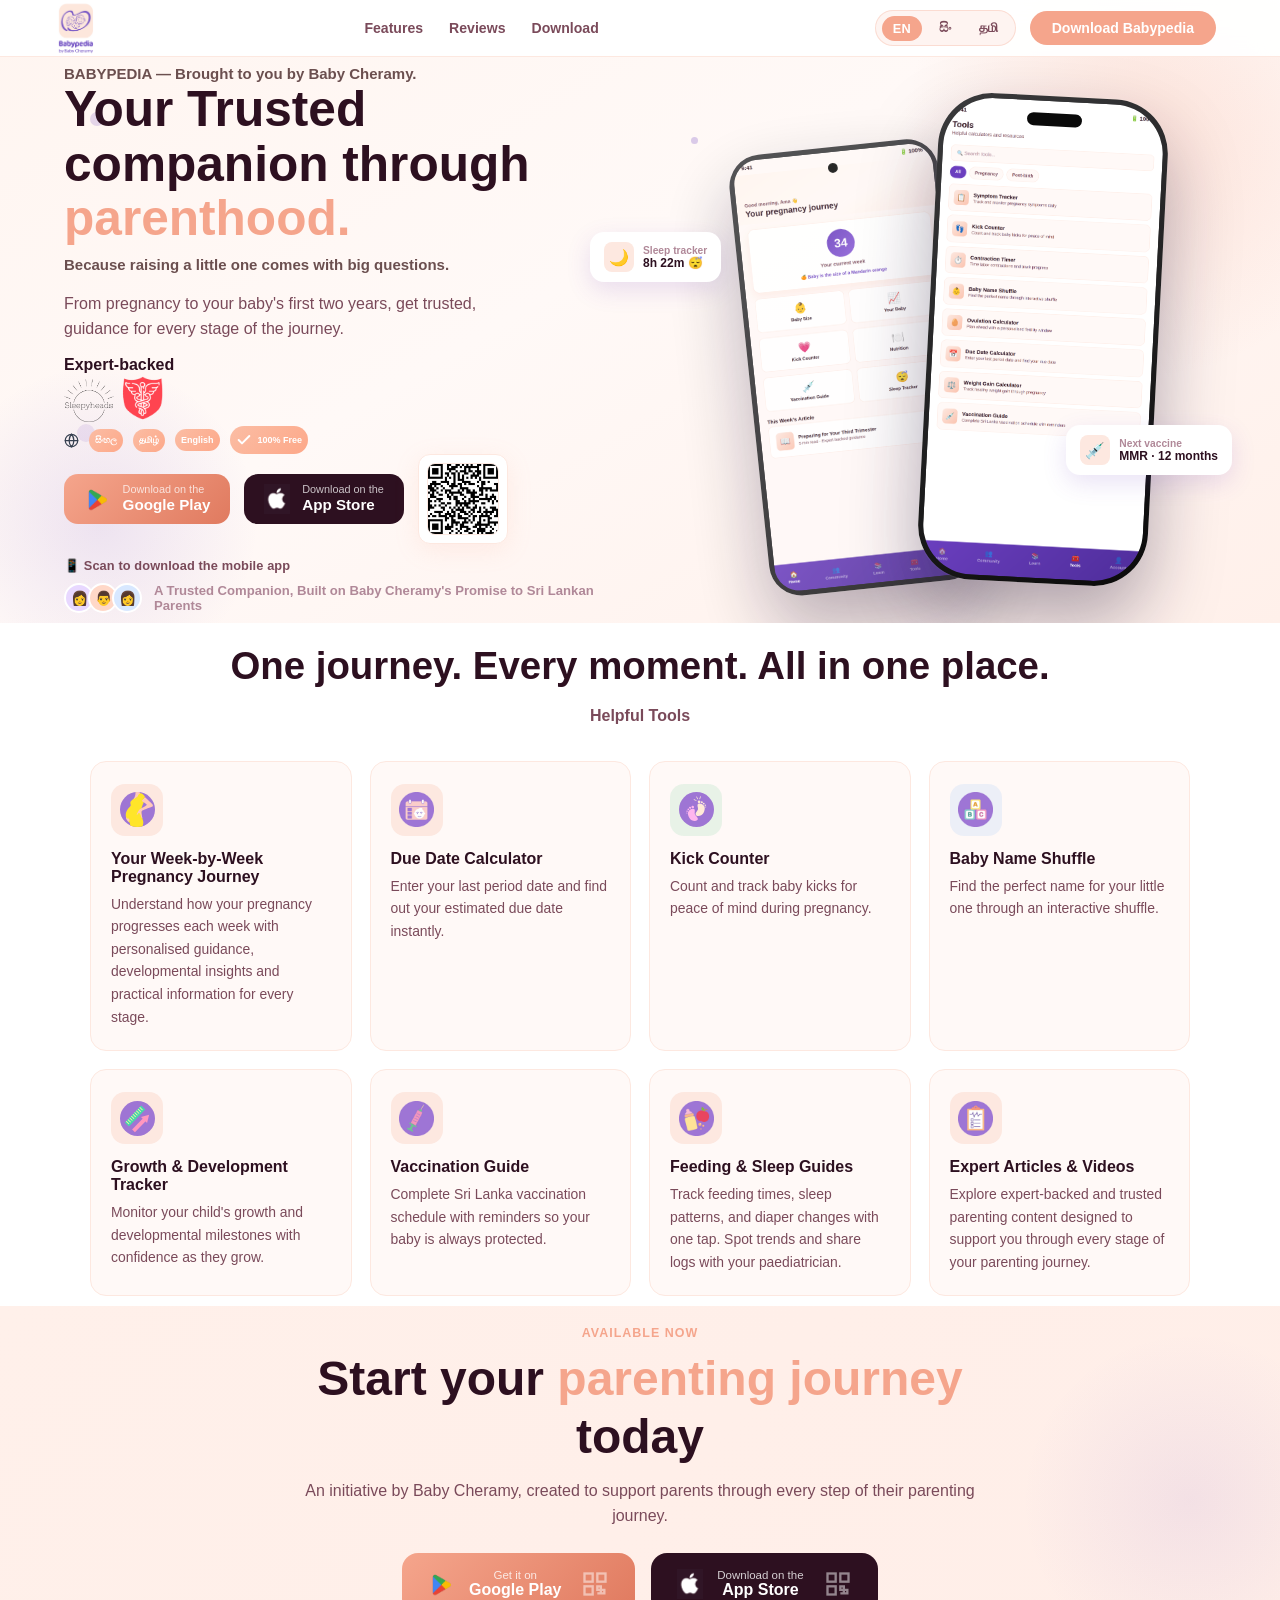
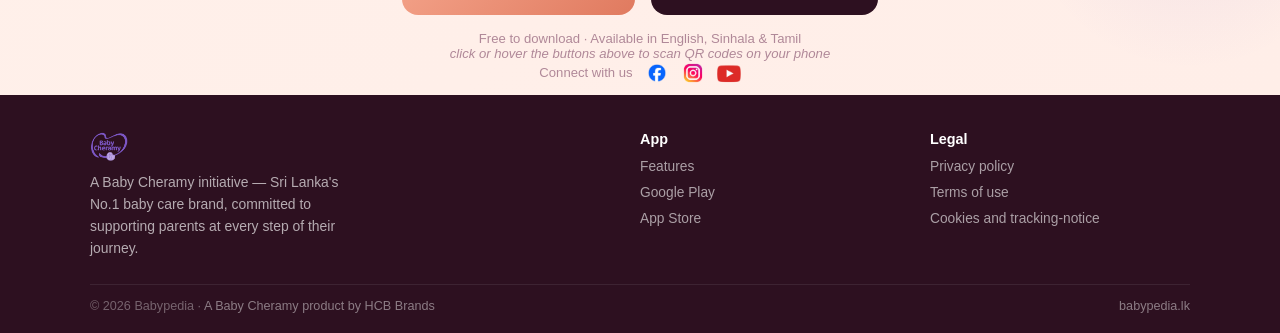
==== index.html @ e84963fa "Add files via upload" ====
<!DOCTYPE html>
<html lang="en">
<head>
    <meta charset="UTF-8">
    <meta name="viewport" content="width=device-width, initial-scale=1.0">
    <title>Babypedia – Your Trusted Baby Companion App</title>
    <link rel="StyleSheet" href="css/style.css">
    <!-- Section 1 (Hero) – phone layout fixes only -->
    <script>
      (function () {
        function setNavH() {
          var n = document.querySelector('nav');
          if (n) document.documentElement.style.setProperty('--nav-h', n.offsetHeight + 'px');
        }
        window.addEventListener('DOMContentLoaded', setNavH);
        window.addEventListener('load', setNavH);
        window.addEventListener('resize', setNavH);
      })();
    </script>
</head>
<body>
    <!-- NAV -->
<nav>
  <a href="/" class="nav-logo">
    <img src="Images/Babypedia Logo.png" width="auto" height="25px" style="transform: scale(1.5);">
  </a>
  <div class="nav-links">
    <a href="#features"><span data-en>Features</span><span data-si>විශේෂාංග</span><span data-ta>அம்சங்கள்</span></a>
    <!--<a href="#tools"><span data-en>Tools</span><span data-si>මෙවලම්</span><span data-ta>கருவிகள்</span></a>-->
    <a href="#reviews"><span data-en>Reviews</span><span data-si>සමාලෝචන</span><span data-ta>மதிப்புரைகள்</span></a>
    <a href="#download"><span data-en>Download</span><span data-si>බාගත කරන්න</span><span data-ta>பதிவிறக்கம்</span></a>
  </div>
  <div class="nav-right">
    <div class="lang-switcher">
      <button class="lang-btn active" onclick="setLang('en')">EN</button>
      <button class="lang-btn" onclick="setLang('si')">සිං</button>
      <button class="lang-btn" onclick="setLang('ta')">தமி</button>
    </div>
    <a href="#download" class="nav-cta">
      <span data-en>Download Babypedia</span><span data-si>Babypedia බාගත කරන්න</span><span data-ta>Babypedia வினை பதிவிறக்க</span>
    </a>
  </div>
</nav>

<!-- HERO -->
<section class="hero">
  <div class="fdot"></div><div class="fdot"></div><div class="fdot"></div>
  <div class="fdot"></div><div class="fdot"></div>
  <div class="hero-inner">
    <div class="hero-content">
      <!--<div class="hero-tag"><img src="Images/Baby Cheramy Logo.jpg" width="25px" height="25px"> <span data-en>By Baby Cheramy</span><span data-si>Baby Cheramy විසින්</span><span data-ta>Baby Cheramy ஆல்</span></div>-->

      <!--<h1 class="hero-headline">
        <span data-en>Everything you need for your parenting journey, in one trusted <em>app.</em></span>
        <span data-si>ඔබගේ මව්පිය ගමනට අවශ්‍ය සියල්ල, <em>එක් විශ්වාසනීය APP එකක.</em></span>
        <span data-ta>உங்கள் குழந்தைக்கு தேவையானவை,<em>ஒரே Appல்.</em></span>
      </h1>-->

      <div style="color: #6b4f4f; font-size: 15px;">
        <span data-en><b>BABYPEDIA — Brought to you by Baby Cheramy.</b></span>
        <span data-si><b>BabyPedia - බේබි ශෙරමි වෙතින්.</b></span>
        <span data-ta><b>BABYPEDIA — Brought to you by Baby Cheramy.</b></span>
      </div>

      <div>
        <h1 class="hero-headline">
        <span data-en>Your Trusted companion through <em>parenthood.</em></span>
        <span data-si>දෙමාපිය ගමනේ ඔබේ <em>විශ්‍වාසවන්ත සහකරු.</em></span>
        <span data-ta>உங்கள் குழந்தைக்கு தேவையானவை,<em>ஒரே Appல்.</em></span>
        </h1>
      </div>

      <div style="color: #6b4f4f; font-size: 15px;">
        <span data-en><b>Because raising a little one comes with big questions.</b></span>
        <span data-si><b>පුංචි ජීවිතයක් රැකබලා ගන්නකොට, ප්‍රශ්‍න ගොඩක් එන නිසා.</b></span>
        <span data-ta><b>Because raising a little one comes with big questions.</b></span>
      </div>
      <br>

      <div>
        <p class="hero-sub">
        <span data-en>From pregnancy to your baby's first two years, get trusted, guidance for every stage of the journey.</span>
        <span data-si>ගර්භණී සමයේ සිට පැටියාගේ පළමු වසර දෙක දක්වාම සෑම පියවරකදීම ඔබට විශ්‍වාසවන්ත මග පෙන්වීමක්.</span>
        <span data-ta>கர்ப்பகாலம் முதல் குழந்தையின் முதல் அடிகள் வரை, ஒவ்வொரு தருணத்திலும் உங்களுக்கு துணையாக இருக்கும் நம்பகமான தோழன்,  வளர்ச்சி கண்காணிப்பு பற்றிய  நிபுணர்— அனைத்தும் ஒரே இடத்தில்.</span>
        </p>
      </div>

      <div>
        <p>
          <span data-en><b>Expert-backed</b></span>
          <span data-si><b>විශේෂඥයන්ගේ දැනුම හා මඟපෙන්වීම යටතේ නිර්මාණය කර ඇත</b></span>
          <span data-ta><b>Expert-backed</b></span>
        </p>
        <img src="Images/Sleepyheads - black.png" width="50px" height="auto">
        <img src="Images/LOGO only.png" width="50px" height="auto">
      </div>
      <div class="avail">
        <svg width="15" height="15" viewBox="0 0 24 24" fill="none" stroke="#374151" stroke-width="2" stroke-linecap="round"><circle cx="12" cy="12" r="10"/><path d="M2 12h20M12 2a15 15 0 0 1 0 20M12 2a15 15 0 0 0 0 20"/></svg>
        <span class="lang-pill si">සිංහල</span>
        <span class="lang-pill ta">தமிழ்</span>
        <span class="lang-pill">English</span>
        <span class="free">
        <svg width="16" height="16" viewBox="0 0 24 24" fill="none" stroke="currentColor" stroke-width="3" stroke-linecap="round" stroke-linejoin="round"><path d="M20 6 9 17l-5-5"/></svg>100% Free
        </span>
      </div>

      <div class="store-buttons" style="display:flex; align-items:center">
        <a href="https://play.google.com/store" target="_blank" rel="noopener" class="store-btn google-btn" style="height: 50px;">
          <img src="Images/Google Play.png" alt="Google Play" class="store-icon">
          <div class="store-btn-label">
            <small><span data-en>Download on the</span><span data-si>බාගත කරන්න</span><span data-ta>பெறுக</span></small>
            <strong>Google Play</strong>
          </div>
        </a>
        <a href="https://apps.apple.com" target="_blank" rel="noopener" class="store-btn apple-btn" style="height: 50px;">
          <img src="Images/App Store.png" alt="App Store" height="30px" width="auto" class="apple-icon">
          <div class="store-btn-label">
            <small><span data-en>Download on the</span><span data-si>බාගත කරන්න</span><span data-ta>பதிவிறக்கம்</span></small>
            <strong>App Store</strong>
          </div>
        </a>
        <div class="hero-qr-card hero-qr-card-single">
          <div class="hero-qr-col">
            <div class="hero-qr-wrap">
              <img src="Images/QR.png" alt="Babypedia App QR Code" width="70" height="70"/>
            </div>
          </div>
        </div>
      </div>

      <div class="hero-qr-block">
        <!--<div class="hero-qr-card hero-qr-card-single">
          <div class="hero-qr-col">
            <div class="hero-qr-wrap">
              <img src="Images/QR.png" alt="Babypedia App QR Code" width="70" height="70"/>
            </div>
          </div>
        </div>-->
        <p class="hero-qr-label">
          <span data-en>📱 Scan to download the mobile app</span>
          <span data-si>📱 App එක බාගත කිරීමට ස්කෑන් කරන්න</span>
          <span data-ta>📱 ஆப்பை பதிவிறக்க ஸ்கேன் செய்யுங்கள்</span>
        </p>
      </div>

      <div class="hero-trust">
        <div class="trust-faces">
          <div class="tf tf1">👩</div><div class="tf tf2">👨</div><div class="tf tf3">👩</div>
        </div>
        <span data-en>A Trusted Companion, Built on Baby Cheramy's Promise to Sri Lankan Parents</span>
        <span data-si>දහස් ගණනක් ශ්‍රී ලාංකික දෙමාපියන්ගේ විශ්වාසය</span>
        <span data-ta>ஆயிரக்கணக்கான இலங்கை பெற்றோரின் நம்பகமான தேர்வு</span>
      </div>
    </div>

    <!-- Dual phone mockups with real screenshots -->
    <div class="hero-visual">
      <div class="float-badge fb-left">
        <div class="fb-icon fbi-p">🌙</div>
        <div>
          <div style="font-size:0.64rem;color:var(--light-txt)"><span data-en>Sleep tracker</span><span data-si>නිද්‍රා ලේඛකය</span><span data-ta>தூக்க கண்காணிப்பு</span></div>
          <div>8h 22m 😴</div>
        </div>
      </div>
      <div class="phones-wrap">
        <div class="phone-device phone-back phone-samsung">
          <div class="phone-screen">
            <img src="Images/samsung-screenshot-sample.png">
          </div>
        </div>
        <div class="phone-device phone-front phone-iphone">
          <div class="phone-screen">
            <img src="Images/iphone-screenshot-sample.png">
          </div>
        </div>
      </div>
      <div class="float-badge fb-right">
        <div class="fb-icon fbi-o">💉</div>
        <div>
          <div style="font-size:0.64rem;color:var(--light-txt)"><span data-en>Next vaccine</span><span data-si>ඊළඟ එන්නත</span><span data-ta>அடுத்த தடுப்பூசி</span></div>
          <div>MMR · 12 <span data-en>months</span><span data-si>මාස</span><span data-ta>மாதங்கள்</span></div>
        </div>
      </div>
    </div>
  </div>
</section>

<!-- FEATURES -->
<section class="features" id="features">
    <h2 class="section-title">
    <span data-en>One journey. Every moment. All in one place.</span>
    <span data-si>ඔබේ දෙමව්පිය ගමනේ සෑම පියවරකදීම අප ඔබ ළඟයි.</span>
    <span data-ta>உங்கள் பயணத்தின் ஒவ்வொரு கட்டத்திற்கும் உருவாக்கப்பட்டது</span>
  </h2>
  <p class="section-sub"><b>
    <span data-en>Helpful Tools</span>
    <span data-si>ප්‍රයෝජනවත් මෙවලම්</span>
    <span data-ta>Helpful Tools</span></b>
  </p>
  <div class="features-grid">
    <div class="feature-card">
      <div class="feature-icon fi-p"><img src="Images/Pregnancy.svg" alt="Your Week-by-Week Pregnancy Journey Icon" width="35px"></div>
      <div class="feature-title"><span data-en>Your Week-by-Week Pregnancy Journey</span><span data-si>සතියෙන් සතියට ඔබේ ගර්භණී ගමන</span><span data-ta>வாரந்தோறும் கர்ப்ப வழிகாட்டல்</span></div>
      <p class="feature-desc"><span data-en>Understand how your pregnancy progresses each week with personalised guidance, developmental insights and practical information for every stage.</span><span data-si>ගර්භණීභාවයේ සෑම සතියකම සිදුවන වෙනස්කම්, දරුවාගේ වර්ධනය සහ ඔබට අවශ්‍ය ප්‍රායෝගික තොරතුරු පුද්ගලීකරණය කළ මගපෙන්වීමක් සමඟින් දැනගන්න.</span><span data-ta>கருத்தரிப்பிலிருந்து குழந்தையின் வளர்ச்சியை கண்காணியுங்கள் — தினசரி நுண்ணறிவு, அறிகுறி வழிகாட்டல் மற்றும் ஒவ்வொரு பரிசோதனையிலும் என்ன எதிர்பார்க்கலாம் என்று தெரிந்துகொள்ளுங்கள்.</span></p>
    </div>
    <div class="feature-card">
      <div class="feature-icon fi-o"><img src="Images/Due_Date_Calculator.png" alt="Due Date Calculator Icon" width="35px"></div>
      <div class="feature-title"><span data-en>Due Date Calculator</span><span data-si>අපේක්ෂිත උපත් දිනය ගණනය කිරීම</span><span data-ta>வளர்ச்சி மற்றும் மைல்கல் கண்காணிப்பு</span></div>
      <p class="feature-desc"><span data-en>Enter your last period date and find out your estimated due date instantly.</span><span data-si>ඔබගේ අවසන් ඔසප් දිනය සටහන් කර, දරුවාගේ අපේක්ෂිත උපත් දිනය ඉක්මනින් දැනගන්න.</span><span data-ta>உயரம், எடை மற்றும் வளர்ச்சி மைல்கற்களை பதிவு செய்யுங்கள். WHO தரநிலைகளுடன் குழந்தையின் வளர்ச்சி வளைவை காட்சிப்படுத்துங்கள்.</span></p>
    </div>
    <div class="feature-card">
      <div class="feature-icon fi-g"><img src="Images/Kick Counter.svg" alt="Kick Counter Icon" width="35px"></div>
      <div class="feature-title"><span data-en>Kick Counter</span><span data-si>කික් ගණකය</span><span data-ta>தடுப்பூசி அட்டவணை</span></div>
      <p class="feature-desc"><span data-en>Count and track baby kicks for peace of mind during pregnancy.</span><span data-si>ගර්භණී සමයේදී දරුවාගේ චලනයන් (කික්) ගණන් කර සටහන් තබාගෙන මනසේ සැහැල්ලුව ලබාගන්න.</span><span data-ta>எந்த தடுப்பூசியும் தவறவிடாதீர்கள். இலங்கையின் தேசிய தடுப்பூசி திட்டத்தின் அடிப்படையில் தனிப்பயனாக்கப்பட்ட நினைவூட்டல்கள் உங்கள் குழந்தையை பாதுகாக்கும்.</span></p>
    </div>
    <div class="feature-card">
      <div class="feature-icon fi-b"><img src="Images/Baby_Name_Shuffle.png" alt="Baby Name Shuffle Icon" width="35px"></div>
      <div class="feature-title"><span data-en>Baby Name Shuffle</span><span data-si>දරුවාගේ නම තෝරන්න</span><span data-ta>உணவூட்டல் மற்றும் தூக்க பதிவுகள்</span></div>
      <p class="feature-desc"><span data-en>Find the perfect name for your little one through an interactive shuffle.</span><span data-si>විවිධ නාම අතරින් තෝරා බලමින් ඔබේ දරුවාට සුදුසුම නම සොයාගන්න.</span><span data-ta>ஒரே தட்டலில் உணவூட்டல் நேரங்கள், தூக்க முறைகள் மற்றும் டயப்பர் மாற்றங்களை கண்காணியுங்கள்.</span></p>
    </div>
    <div class="feature-card">
      <div class="feature-icon fi-p"><img src="Images/Measurement.svg" alt="Growth & Development Tracker Icon" width="35px"></div>
      <div class="feature-title"><span data-en>Growth & Development Tracker</span><span data-si>වර්ධන හා සංවර්ධන නිරීක්ෂකය</span><span data-ta>நிபுணர் கட்டுரைகள் மற்றும் வீடியோக்கள்</span></div>
      <p class="feature-desc"><span data-en>Monitor your child's growth and developmental milestones with confidence as they grow.</span><span data-si>ඔබේ දරුවාගේ වර්ධනය සහ සංවර්ධන සන්ධිස්ථාන විශ්වාසයෙන් නිරීක්ෂණය කරන්න.</span><span data-ta>சான்றளிக்கப்பட்ட குழந்தை நல நிபுணர்களின் வழங்கல் — சிங்களம், தமிழ் மற்றும் ஆங்கிலத்தில்.</span></p>
    </div>
    <div class="feature-card">
      <div class="feature-icon fi-o"><img src="Images/Vaccination_Guide.png" alt="Vaccination Guide Icon" width="35px"></div>
      <div class="feature-title"><span data-en>Vaccination Guide</span><span data-si>එන්නත්කරණ මාර්ගෝපදේශය</span><span data-ta>பெற்றோர் சமூகம்</span></div>
      <p class="feature-desc"><span data-en>Complete Sri Lanka vaccination schedule with reminders so your baby is always protected.</span><span data-si>ඔබේ දරුවා සෑම විටම ආරක්ෂිතව සිටින බව තහවුරු කිරීමට, මතක් කිරීම් සමග ශ්‍රී ලංකාවේ සම්පූර්ණ එන්නත්කරණ කාලසටහන ලබාගන්න.</span><span data-ta>மற்ற இலங்கை பெற்றோருடன் இணையுங்கள், அனுபவங்களை பகிருங்கள், கேள்விகள் கேளுங்கள்.</span></p>
    </div>
    <div class="feature-card">
      <div class="feature-icon fi-o"><img src="Images/Feeding_Guide.png" alt="Feeding & Sleep Guides Icon" width="35px"></div>
      <div class="feature-title"><span data-en>Feeding & Sleep Guides</span><span data-si>පෝෂණ හා නින්ද නිරීක්ෂණය</span><span data-ta>பெற்றோர் சமூகம்</span></div>
      <p class="feature-desc"><span data-en>Track feeding times, sleep patterns, and diaper changes with one tap. Spot trends and share logs with your paediatrician.</span><span data-si>දරුවාට ආහාර ලබාදුන් වේලාවන්, නින්දේ රටාවන් සහ ඩයපර් මාරු කිරීම් සටහන් කොට ප්‍රවණතා හඳුනාගෙන වාර්තා ඔබගේ ළමා රෝග විශේෂඥ වෛද්‍යවරයා සමග  බෙදාගන්න.</span><span data-ta>உணவுக்காலம், தூக்கப் பழக்கவழக்கம் மற்றும் டைப்பர் மாற்றங்களை பின்தொடருங்கள். பழக்கவழக்கங்களில் போக்குகளை கண்டறிந்து,  மருத்துவருடன் தகவல்களை பகிருங்கள்.</span></p>
    </div>
    <div class="feature-card">
      <div class="feature-icon fi-o"><img src="Images/Expert Articles & Videos.png" alt="Expert Articles & Videos Icon" width="35px"></div>
      <div class="feature-title"><span data-en>Expert Articles & Videos</span><span data-si>විශේෂඥ ලිපි හා වීඩියෝ</span><span data-ta>பெற்றோர் சமூகம்</span></div>
      <p class="feature-desc"><span data-en>Explore expert-backed and trusted parenting content designed to support you through every stage of your parenting journey.</span><span data-si>ඔබේ මව්පිය ගමන වඩාත් පහසු කරගැනීමට විශේෂඥයන් විසින් සකසන ලද විශ්වාසදායක ලිපි හා වීඩියෝ ගවේෂණය කරන්න.</span><span data-ta>உங்கள் பெற்றோராகும் பயணத்தின் ஒவ்வொரு கட்டத்திலும் உங்களுக்கு ஆதரவு அளிக்க உருவாக்கப்பட்ட, நம்பகத்தன்மையுடைய நிபுணர்களால் உருவாகப்பட்ட உள்ளடக்கங்களை கண்டு அறியுங்கள்.</span></p>
    </div>
  </div>
</section>

<!-- TOOLS -->
<!--<section class="tools-section" id="tools">
  <div class="tools-inner">
    <p class="section-label"><span data-en>Built-in tools</span><span data-si>ඇතුළත් මෙවලම්</span><span data-ta>உள்ளமைக்கப்பட்ட கருவிகள்</span></p>
    <h2 class="section-title">
      <span data-en>Helpful calculators &amp; trackers</span>
      <span data-si>ප්‍රයෝජනවත් ගණකය සහ ලේඛකය</span>
      <span data-ta>பயனுள்ள கணிப்பான்கள் மற்றும் கண்காணிப்பு</span>
    </h2>
    <p class="section-sub">
      <span data-en>Everything you need at your fingertips — from tracking pregnancy symptoms to planning your baby's vaccination schedule.</span>
      <span data-si>ගර්භණී රෝග ලක්ෂණ නිරීක්ෂණය කිරීමේ සිට දරුවාගේ එන්නත් කාලසටහන සැලසුම් කිරීම දක්වා — ඔබේ ඇඟිලි තුඩෙහි.</span>
      <span data-ta>கர்ப்ப அறிகுறிகளை கண்காணிப்பது முதல் குழந்தையின் தடுப்பூசி திட்டத்தை திட்டமிடுவது வரை — எல்லாம் உங்கள் கைவிரல் நுனியில்.</span>
    </p>
    <div class="tools-grid">

      <div class="tool-card">
        <div class="tool-icon ti-1">🩺</div>
        <div class="tool-body">
          <div class="tool-title"><span data-en>Symptom Tracker</span><span data-si>රෝග ලක්ෂණ ලේඛකය</span><span data-ta>அறிகுறி கண்காணிப்பு</span></div>
          <p class="tool-desc"><span data-en>Track and monitor pregnancy symptoms daily to share with your doctor.</span><span data-si>ඔබේ වෛද්‍යවරයා සමඟ බෙදා ගැනීමට ගර්භණී රෝග ලක්ෂණ දිනපතා නිරීක්ෂණය කරන්න.</span><span data-ta>உங்கள் மருத்துவருடன் பகிர கர்ப்ப அறிகுறிகளை தினசரி கண்காணியுங்கள்.</span></p>
        </div>
        <div class="tool-tag pregnancy-tag"><span data-en>Pregnancy</span><span data-si>ගර්භණී</span><span data-ta>கர்ப்பம்</span></div>
      </div>

      <div class="tool-card">
        <div class="tool-icon ti-2">👣</div>
        <div class="tool-body">
          <div class="tool-title"><span data-en>Kick Counter</span><span data-si>කික් ගණකය</span><span data-ta>கிக் கவுண்டர்</span></div>
          <p class="tool-desc"><span data-en>Count and track baby kicks for peace of mind during pregnancy.</span><span data-si>ගර්භණී කාලයේ මනස සාමය සඳහා දරු ලොකු ගණනය කරන්න.</span><span data-ta>கர்ப்பகாலத்தில் மன அமைதிக்காக குழந்தையின் கிக்குகளை எண்ணி கண்காணியுங்கள்.</span></p>
        </div>
        <div class="tool-tag pregnancy-tag"><span data-en>Pregnancy</span><span data-si>ගර්භණී</span><span data-ta>கர்ப்பம்</span></div>
      </div>

      <div class="tool-card">
        <div class="tool-icon ti-3">⏱️</div>
        <div class="tool-body">
          <div class="tool-title"><span data-en>Contraction Timer</span><span data-si>හැකිළීම් කාල මනින්නා</span><span data-ta>சுருக்க டைமர்</span></div>
          <p class="tool-desc"><span data-en>Time labor contractions and track their frequency and duration.</span><span data-si>ශ්‍රමය හැකිළීම් කාල මවා ඒවායේ සංඛ්‍යාතය සහ කාලසීමාව නිරීක්ෂණය කරන්න.</span><span data-ta>பிரசவ சுருக்கங்களை நேரமிட்டு அவற்றின் அதிர்வெண் மற்றும் காலத்தை கண்காணியுங்கள்.</span></p>
        </div>
        <div class="tool-tag pregnancy-tag"><span data-en>Pregnancy</span><span data-si>ගර්භණී</span><span data-ta>கர்ப்பம்</span></div>
      </div>

      <div class="tool-card">
        <div class="tool-icon ti-4">🔤</div>
        <div class="tool-body">
          <div class="tool-title"><span data-en>Baby Name Shuffle</span><span data-si>ළදරු නාමය ගනිති</span><span data-ta>குழந்தை பெயர் ஷஃபிள்</span></div>
          <p class="tool-desc"><span data-en>Find the perfect name for your little one through an interactive shuffle.</span><span data-si>අන්තර්ක්‍රියාකාරී ගනිතියක් හරහා ඔබේ කුඩා දරුවාට සුදුසු නාමය සොයා ගන්න.</span><span data-ta>ஊடாடும் ஷஃபிள் மூலம் உங்கள் குழந்தைக்கான சரியான பெயரை கண்டுபிடியுங்கள்.</span></p>
        </div>
        <div class="tool-tag baby-tag"><span data-en>Baby</span><span data-si>ළදරු</span><span data-ta>குழந்தை</span></div>
      </div>

      <div class="tool-card">
        <div class="tool-icon ti-5">📅</div>
        <div class="tool-body">
          <div class="tool-title"><span data-en>Ovulation Calculator</span><span data-si>ඩිම්බෝත්සාරණ ගණකය</span><span data-ta>அண்டவிடுப்பு கணக்கீடு</span></div>
          <p class="tool-desc"><span data-en>Calculate your most fertile days and plan your pregnancy journey.</span><span data-si>ඔබේ වඩාත්ම ශක්‍ය දිනයන් ගණනය කර ඔබේ ගර්භණී ගමන සැලසුම් කරන්න.</span><span data-ta>உங்கள் மிகவும் கருவுறும் நாட்களை கணக்கிட்டு கர்ப்ப பயணத்தை திட்டமிடுங்கள்.</span></p>
        </div>
        <div class="tool-tag planning-tag"><span data-en>Planning</span><span data-si>සැලසුම්</span><span data-ta>திட்டமிடல்</span></div>
      </div>

      <div class="tool-card">
        <div class="tool-icon ti-6">🗓️</div>
        <div class="tool-body">
          <div class="tool-title"><span data-en>Due Date Calculator</span><span data-si>නියමිත දිනය ගණකය</span><span data-ta>பிரசவ தேதி கணக்கீடு</span></div>
          <p class="tool-desc"><span data-en>Enter your last period date and find out your estimated due date instantly.</span><span data-si>ඔබේ අවසාන ඔසප් දිනය ඇතුළු කර ඔබේ ගණිත නියමිත දිනය වහාම සොයා ගන්න.</span><span data-ta>உங்கள் கடைசி மாதவிடாய் தேதியை உள்ளிட்டு உங்கள் எதிர்பார்க்கப்படும் தேதியை உடனடியாக கண்டுபிடியுங்கள்.</span></p>
        </div>
        <div class="tool-tag planning-tag"><span data-en>Planning</span><span data-si>සැලසුම්</span><span data-ta>திட்டமிடல்</span></div>
      </div>

      <div class="tool-card">
        <div class="tool-icon ti-7">⚖️</div>
        <div class="tool-body">
          <div class="tool-title"><span data-en>Weight Gain Calculator</span><span data-si>බර වැඩිවීමේ ගණකය</span><span data-ta>எடை அதிகரிப்பு கணக்கீடு</span></div>
          <p class="tool-desc"><span data-en>Track healthy pregnancy weight gain based on your pre-pregnancy BMI.</span><span data-si>ගර්භණීත්වයට පෙර ඔබේ BMI මත පදනම්ව සෞඛ්‍ය සම්පන්න ගර්භණී බර වැඩිවීම නිරීක්ෂණය කරන්න.</span><span data-ta>கர்ப்பத்திற்கு முந்தைய உங்கள் BMI அடிப்படையில் ஆரோக்கியமான கர்ப்ப எடை அதிகரிப்பை கண்காணியுங்கள்.</span></p>
        </div>
        <div class="tool-tag pregnancy-tag"><span data-en>Pregnancy</span><span data-si>ගර්භණී</span><span data-ta>கர்ப்பம்</span></div>
      </div>

      <div class="tool-card">
        <div class="tool-icon ti-8">💉</div>
        <div class="tool-body">
          <div class="tool-title"><span data-en>Vaccination Guide</span><span data-si>එන්නත් මාර්ගෝපදේශය</span><span data-ta>தடுப்பூசி வழிகாட்டி</span></div>
          <p class="tool-desc"><span data-en>Complete Sri Lanka vaccination schedule with reminders so your baby is always protected.</span><span data-si>ඔබේ දරුවා සැමවිටම ආරක්ෂිත බව සහතික කිරීම සඳහා මතක් කිරීම් සහිත සම්පූර්ණ ශ්‍රී ලංකා එන්නත් කාලසටහන.</span><span data-ta>உங்கள் குழந்தை எப்போதும் பாதுகாக்கப்படுவதை உறுதிசெய்ய நினைவூட்டல்களுடன் கூடிய முழுமையான இலங்கை தடுப்பூசி அட்டவணை.</span></p>
        </div>
        <div class="tool-tag baby-tag"><span data-en>Baby</span><span data-si>ළදරු</span><span data-ta>குழந்தை</span></div>
      </div>

    </div>
  </div>
</section>-->

<!-- REVIEWS -->
<!--<section class="reviews" id="reviews">
  <div class="reviews-inner">
    <p class="section-label"><span data-en>What parents say</span><span data-si>දෙමාපියන් කියන්නේ කුමක්ද</span><span data-ta>பெற்றோர் கூறுவது</span></p>
    <h2 class="section-title">
      <span data-en>Loved by families across Sri Lanka</span>
      <span data-si>ශ්‍රී ලංකාව පුරා සිටින පවුල් වලින් ආදරය දිනාගෙන ඇති සේවාවක්</span>
      <span data-ta>இலங்கை முழுவதும் குடும்பங்களால் அன்பு செய்யப்படுகிறது</span>
    </h2>
    <p class="section-sub">
      <span data-en>Real reviews from real parents on both stores. Replace these with your latest top-rated reviews.</span>
      <span data-si>App Store සහ Google Play හරහා සැබෑ දෙමාපියන්ගෙන් ලැබුණු ඉහළම ප්‍රතිචාර.</span>
      <span data-ta>இரண்டு ஸ்டோர்களிலும் உண்மையான பெற்றோரின் உண்மையான மதிப்புரைகள்.</span>
    </p>
    <div class="reviews-columns">-->

      <!-- GOOGLE PLAY -->
      <!--<div class="reviews-store">
        <div class="reviews-store-header">
          <div class="store-badge sb-google">
            <img src="Images/Google Play.png" alt="Google Play" class="badge-icon">
            Google Play
          </div>
          <div class="rating-wrap">
            <span class="rating-num">4.8</span>
            <span class="rating-stars">★★★★★</span>
            <span class="rating-count">(2.4k)</span>
          </div>
        </div>
        <div class="review-card">
          <div class="review-top">
            <div class="review-author"><div class="r-avatar ra1">P</div><div><div class="r-name">Priya Bandara</div><div class="r-date">May 2026</div></div></div>
            <div class="r-stars">★★★★★</div>
          </div>
          <div class="r-title"><span data-en>My pregnancy lifesaver!</span><span data-si>මගේ ගර්භණී කාලයේ ජීවිතය බේරූ app!</span><span data-ta>என் கர்ப்பகாலத்தின் உயிர் காப்பாவது!</span></div>
          <p class="r-body"><span data-en>I've been using Babypedia since week 6 and I can't imagine going through pregnancy without it. The weekly updates are so detailed and the vaccine tracker is incredibly helpful.</span><span data-si>සතිය 6 සිට Babypedia භාවිතා කරමි. සතිපතා යාවත්කාලීන කිරීම් ඉතා විස්තරාත්මකයි.</span><span data-ta>6வது வாரம் முதல் Babypedia பயன்படுத்துகிறேன். வாராந்த பதிவுகள் மற்றும் தடுப்பூசி பற்றிய தகவல்கள் மிகவும் நன்மை தந்தன.</span></p>
        </div>
        <div class="review-card">
          <div class="review-top">
            <div class="review-author"><div class="r-avatar ra2">K</div><div><div class="r-name">Kasun Perera</div><div class="r-date">April 2026</div></div></div>
            <div class="r-stars">★★★★★</div>
          </div>
          <div class="r-title"><span data-en>Best parenting app in Sri Lanka</span><span data-si>ශ්‍රී ලංකාවේ හොඳම දෙමාපිය app</span><span data-ta>இலங்கையில் சிறந்த பெற்றோர் ஆப்</span></div>
          <p class="r-body"><span data-en>As a first-time dad I had so many questions. Babypedia answered all of them. The content is in Sinhala too which makes it so much easier.</span><span data-si>පළමු වතාවට පියෙකු ලෙස ප්‍රශ්න රාශියක් තිබුණා. Babypedia ඒ සියල්ලට පිළිතුරු දුන්නා. සිංහලෙනුත් තිබීම ඉතා ප්‍රයෝජනවත්.</span><span data-ta>முதல்முறை தந்தையாக நிறைய கேள்விகள் இருந்தன. Babypedia அனைத்திற்கும் பதில் சொன்னது.</span></p>
        </div>
        <div class="review-card">
          <div class="review-top">
            <div class="review-author"><div class="r-avatar ra3">N</div><div><div class="r-name">Nimesha Fernando</div><div class="r-date">March 2026</div></div></div>
            <div class="r-stars">★★★★☆</div>
          </div>
          <div class="r-title"><span data-en>Very useful, clean design</span><span data-si>ඉතා ප්‍රයෝජනවත්, පිරිසිදු නිර්මාණය</span><span data-ta>மிகவும் பயனுள்ளது, தரமான வடிவமைப்பு</span></div>
          <p class="r-body"><span data-en>The growth tracker and milestone logs are excellent. Most complete baby app I've found for Sri Lankan parents.</span><span data-si>වර්ධන ලේඛකය සහ සන්ධිස්ථාන ලේඛන විශිෂ්ටයි. ශ්‍රී ලාංකික දෙමාපියන් සඳහා හොඳම app.</span><span data-ta>வளர்ச்சி கண்காணிப்புகண்காணிப்புக்கு உதவியது. இலங்கை பெற்றோருக்கான மிகவும் சிறந்த App.</span></p>
        </div>
      </div>-->

      <!-- APP STORE -->
      <!--<div class="reviews-store">
        <div class="reviews-store-header">
          <div class="store-badge sb-apple">
            <img src="Images/App Store.png" alt="App Store" height="25px" width="auto" class="apple-icon">
            App Store
          </div>
          <div class="rating-wrap">
            <span class="rating-num">4.9</span>
            <span class="rating-stars">★★★★★</span>
            <span class="rating-count">(1.1k)</span>
          </div>
        </div>
        <div class="review-card">
          <div class="review-top">
            <div class="review-author"><div class="r-avatar ra4">A</div><div><div class="r-name">Amaya Wijesinghe</div><div class="r-date">May 2026</div></div></div>
            <div class="r-stars">★★★★★</div>
          </div>
          <div class="r-title"><span data-en>Finally a local app that understands us</span><span data-si>අවසානයේදී අපව තේරුම් ගන්නා දේශීය app</span><span data-ta>இறுதியாக நம்மை புரிந்துகொள்ளும் உள்ளூர் ஆப்</span></div>
          <p class="r-body"><span data-en>So happy to have an app tailored for Sri Lankan parents. The vaccination schedule matches our local health programme perfectly.</span><span data-si>ශ්‍රී ලාංකික දෙමාපියන් සඳහා සකස් කළ app එකක් ලැබීම සතුටක්. එන්නත් කාලසටහන දේශීය වැඩසටහනට හරියටම ගලපෙනවා.</span><span data-ta>இலங்கை பெற்றோருக்காக வடிவமைக்கப்பட்ட ஆப் கிடைத்தது மகிழ்ச்சி. தடுப்பூசி அட்டவணை உள்ளூர் திட்டத்துடன் சரியாக பொருந்துகிறது.</span></p>
        </div>
        <div class="review-card">
          <div class="review-top">
            <div class="review-author"><div class="r-avatar ra5">D</div><div><div class="r-name">Dinuka Rajapaksa</div><div class="r-date">April 2026</div></div></div>
            <div class="r-stars">★★★★★</div>
          </div>
          <div class="r-title"><span data-en>Beautiful app, easy to use</span><span data-si>ලස්සන app, භාවිතා කිරීමට පහසුයි</span><span data-ta>அழகான ஆப், பயன்படுத்த எளிதானது</span></div>
          <p class="r-body"><span data-en>The feeding and sleep tracker is a game changer. My paediatrician was impressed when I showed her the growth charts!</span><span data-si>පෝෂණ සහ නිද්‍රා ලේඛකය ක්‍රීඩා වෙනස් කරන්නෙකි. මගේ ළමා රෝග විශේෂඥ වෛද්‍යවරිය වර්ධන ප්‍රස්ථාර දැක ආශ්චර්ය ගෙන ලිහිල් කළේය!</span><span data-ta>உணவூட்டல் மற்றும் தூக்க கண்காணிப்பு ஒரு பெரிய மாற்றம். என் குழந்தை நல மருத்துவர் வளர்ச்சி விளக்கப்படங்களை பார்த்து ஆச்சரியப்பட்டார்!</span></p>
        </div>
        <div class="review-card">
          <div class="review-top">
            <div class="review-author"><div class="r-avatar ra6">S</div><div><div class="r-name">Sanduni Herath</div><div class="r-date">February 2026</div></div></div>
            <div class="r-stars">★★★★★</div>
          </div>
          <div class="r-title"><span data-en>Trusted the Baby Cheramy brand already</span><span data-si>Baby Cheramy නාමය කලෙකට විශ්වාස කළා</span><span data-ta>Baby Cheramy பிராண்டை ஏற்கனவே நம்புகிறேன்</span></div>
          <p class="r-body"><span data-en>We use Baby Cheramy products for our little one so downloading Babypedia was a natural step. The community section is wonderful!</span><span data-si>අපේ දරුවාට Baby Cheramy නිෂ්පාදන භාවිතා කරනවා, Babypedia බාගත කිරීම ස්වාභාවික පියවරක්. ප්‍රජා කොටස විශ්මිතයි!</span><span data-ta>எங்கள் குழந்தைக்கு Baby Cheramy தயாரிப்புகளை பயன்படுத்துகிறோம், Babypedia பதிவிறக்கம் செய்வது அடுத்த படியாக இருந்தது. சமூக தொடர்புக்களுக்கு சிறந்தது.</span></p>
        </div>
      </div>
    </div>
  </div>
</section>-->

<!-- DOWNLOAD -->
<section class="download" id="download">
  <div class="download-inner">
    <p class="section-label"><span data-en>Available now</span><span data-si>දැන් ලබා ගත හැකිය</span><span data-ta>இப்போது கிடைக்கிறது</span></p>
    <h2 class="download-title">
      <span data-en>Start your <em>parenting journey</em> today</span>
      <span data-si>ඔබේ <em>දෙමව්පිය ගමන</em> අදම ආරම්භ කරන්න</span>
      <span data-ta>இன்றே உங்கள் <em>சின்னஞ்சிறிய</em> கதையை தொடங்குங்கள்</span>
    </h2>
    <p class="download-sub">
      <span data-en> An initiative by Baby Cheramy, created to support parents through every step of their parenting journey.</span>
      <span data-si> දෙමව්පිය ගමනේ සෑම අදියරකදීම ඔබට අවශ්‍ය විශ්‍වාසනීය මගපෙන්වීම ලබාදීම සඳහා Baby Cheramy වෙතින් ලැබෙන අත්වැලක්.</span>
      <span data-ta>Android மற்றும் iOS இல் Babypedia இலவசமாக பதிவிறக்கம் செய்யுங்கள். Baby Cheramy ஐ நம்பும் ஆயிரக்கணக்கான இலங்கை பெற்றோருடன் இணையுங்கள்.</span>
    </p>
    <div class="download-buttons">

      <!-- Google Play + QR -->
      <div class="dl-btn-wrap">
        <a href="https://play.google.com/store" target="_blank" rel="noopener" class="dl-btn db-google">
          <img src="Images/Google Play.png" alt="Google Play" class="store-icon">
          <div class="dl-btn-text">
            <small><span data-en>Get it on</span><span data-si>ලබා ගන්න</span><span data-ta>பெறுக</span></small>
            <strong>Google Play</strong>
          </div>
          <span class="qr-hint">
            <svg width="14" height="14" viewBox="0 0 24 24" fill="none" stroke="rgba(255,255,255,0.7)" stroke-width="2"><rect x="3" y="3" width="7" height="7"/><rect x="14" y="3" width="7" height="7"/><rect x="3" y="14" width="7" height="7"/><path d="M14 14h3v3h-3zM17 17h3v3h-3zM14 20h3"/></svg>
          </span>
        </a>
        <div class="qr-popup">
          <div class="qr-popup-label"><span data-en>Scan to download</span><span data-si>බාගත කිරීමට ස්කෑන් කරන්න</span><span data-ta>பதிவிறக்க ஸ்கேன் செய்யுங்கள்</span></div>
          <div class="qr-box">
            <img src="https://api.qrserver.com/v1/create-qr-code/?size=140x140&color=2D1020&bgcolor=ffffff&qzone=1&data=https://play.google.com/store/apps/details?id=com.babypedia" alt="Google Play QR Code" width="140" height="140"/>
          </div>
          <div class="qr-store-label">
            <img src="Images/Google Play.png" alt="Google Play" class="store-icon">
            Google Play
          </div>
        </div>
      </div>

      <!-- App Store + QR -->
      <div class="dl-btn-wrap">
        <a href="https://apps.apple.com" target="_blank" rel="noopener" class="dl-btn db-apple">
          <img src="Images/App Store.png" alt="App Store" height="30px" width="auto" class="apple-icon">
          <div class="dl-btn-text">
            <small><span data-en>Download on the</span><span data-si>බාගත කරන්න</span><span data-ta>பதிவிறக்கம்</span></small>
            <strong>App Store</strong>
          </div>
          <span class="qr-hint">
            <svg width="14" height="14" viewBox="0 0 24 24" fill="none" stroke="rgba(255,255,255,0.7)" stroke-width="2"><rect x="3" y="3" width="7" height="7"/><rect x="14" y="3" width="7" height="7"/><rect x="3" y="14" width="7" height="7"/><path d="M14 14h3v3h-3zM17 17h3v3h-3zM14 20h3"/></svg>
          </span>
        </a>
        <div class="qr-popup">
          <div class="qr-popup-label"><span data-en>Scan to download</span><span data-si>බාගත කිරීමට ස්කෑන් කරන්න</span><span data-ta>பதிவிறக்க ஸ்கேன் செய்யுங்கள்</span></div>
          <div class="qr-box">
            <img src="https://api.qrserver.com/v1/create-qr-code/?size=140x140&color=2D1020&bgcolor=ffffff&qzone=1&data=https://apps.apple.com/app/babypedia" alt="App Store QR Code" width="140" height="140"/>
          </div>
          <div class="qr-store-label">
            <img src="Images/Apple_logo_black.svg"  height="20" width="auto">
            App Store
          </div>
        </div>
      </div>

    </div>
    <p class="dl-note">
      <span data-en>Free to download · Available in English, Sinhala &amp; Tamil <span class="qr-desktop-hint"><br>click or hover the buttons above to scan QR codes on your phone</span></span>
      <span data-si>නොමිලේ බාගත කිරීමට · ඉංග්‍රීසි, සිංහල සහ දෙමළ භාෂාවලින් ලබා ගත හැකිය</span>
      <span data-ta>இலவசமாக பதிவிறக்கலாம். ஆங்கிலம், சிங்களம் மற்றும் தமிழில் கிடைக்கிறது</span>
    </p>
  </div>

  <!--Social Media-->
  <div class="social-links" style="display:flex; align-items:center; justify-content:center; flex-wrap:wrap; gap:12px; width:100%; margin:0 auto; text-align:center;">
    <p class="dl-note">
      <span data-en>Connect with us</span>
      <span data-si>අප සමඟ සම්බන්ධ වන්න</span>
      <span data-ta>எங்களுடன் இணைந்திருங்கள்</span>
    </p>
    <a href="https://www.facebook.com/share/1HuomFkbY5/" target="_blank" rel="noopener noreferrer" aria-label="Facebook">
      <img src="Images/Facebook.png" width="24px" height="24px">
    </a>

    <a href="https://www.instagram.com/babycheramy.sl?stkn=MWVwdTVkbHA1aXU3cQ==" target="_blank" rel="noopener noreferrer" aria-label="Instagram">
      <img src="Images/instagrame.png" width="24px" height="24px">
    </a>

    <a href="https://www.youtube.com/@babycheramytv" target="_blank" rel="noopener noreferrer" aria-label="YouTube">
      <img src="Images/Youtube.png" width="24px" height="24px">
    </a>
</div>
</section>

<!-- FOOTER -->
<footer>
  <div class="footer-inner">
    <div>
      <div class="footer-logo">
        <img src="Images/Baby Cheramy Logo - without background.png" alt="Baby Cheramy">
      </div>
      <p class="footer-desc">
        <span data-en>A Baby Cheramy initiative — Sri Lanka's No.1 baby care brand, committed to supporting parents at every step of their journey.</span>
        <span data-si>Baby Cheramy මුලපිරීමක් — ශ්‍රී ලංකාවේ අංක 1 ළදරු සත්කාර නාමය, ඔවුන්ගේ ගමනේ සෑම පියවරකදීම දෙමාපියන් සහාය කිරීමට කැපවී සිටී.</span>
        <span data-ta>Baby Cheramy முயற்சி — இலங்கையின் 1 ஆவது குழந்தை பராமரிப்பு பிராண்டு, பெற்றோரை ஒவ்வொரு படியிலும் ஆதரிக்க அர்ப்பணிக்கப்பட்டது.</span>
      </p>
    </div>
    <div class="footer-col">
      <div class="footer-col-title"><span data-en>App</span><span data-si>App</span><span data-ta>ஆப்</span></div>
      <ul>
        <li><a href="#features"><span data-en>Features</span><span data-si>විශේෂාංග</span><span data-ta>அம்சங்கள்</span></a></li>
        <li><a href="https://play.google.com/store" target="_blank">Google Play</a></li>
        <li><a href="https://apps.apple.com" target="_blank">App Store</a></li>
      </ul>
    </div>
    <div class="footer-col">
      <div class="footer-col-title"><span data-en>Legal</span><span data-si>නීතිමය</span><span data-ta>சட்டம்</span></div>
      <ul>
        <li><a id="privacyLink" href="en/privacy-policy.html"><span data-en>Privacy policy</span><span data-si>පෞද්ගලිකත්ව ප්‍රතිපත්තිය</span><span data-ta>தனியுரிமை கொள்கை</span></a></li>
        <li><a id="termsLink" href="en/terms-of-use.html"><span data-en>Terms of use</span><span data-si>සේවා නියම</span><span data-ta>சேவை விதிமுறைகள்</span></a></li>
        <li><a id="cookiesLink" href="en/cookies-and-tracking-notice.html"><span data-en>Cookies and tracking-notice</span><span data-si>Cookie ප්‍රතිපත්තිය</span><span data-ta>குக்கீ கொள்கை</span></a></li>
      </ul>
    </div>
  </div>
  <div class="footer-bottom">
    <span>© 2026 Babypedia · <a href="https://www.babycheramy.lk" target="_blank">A Baby Cheramy product by HCB Brands</a></span>
    <span><a href="https://www.babypedia.lk" target="_blank">babypedia.lk</a></span>
  </div>
</footer>

<script src="js/script.js"></script>

</body>
</html>
---- css/style.css ----
*,*::before,*::after{box-sizing:border-box;margin:0;padding:0}

    :root{
      --primary:   #F5A58C;
      --primary-d: #E07A5F;
      --primary-l: #FDE8E0;
      --primary-m: #F8C4B4;
      --secondary: #6B3FBF;
      --sec-d:     #4E2D9A;
      --sec-l:     #FDE8E0;
      --sec-m:     #8B5FD8;
      --white:     #FFFFFF;
      --off-white: #FFF9F7;
      --dark:      #2D1020;
      --mid:       #7A4A5A;
      --light-txt: #B08898;
      --radius:    16px;
    }

    html{scroll-behavior:smooth}
    body{font-family:'Nunito',sans-serif;background:var(--off-white);color:var(--dark);overflow-x:hidden}

    /* ─── LANGUAGE SWITCHER ─────────────────────────── */
    .lang-switcher{
      display:flex;align-items:center;gap:6px;
      background:rgba(245,165,140,0.12);border:1.5px solid rgba(245,165,140,0.3);
      border-radius:50px;padding:4px 6px;
    }
    .lang-btn{
      border:none;background:transparent;cursor:pointer;
      padding:5px 11px;border-radius:50px;
      font-family:'Nunito',sans-serif;font-size:0.8rem;font-weight:700;
      color:var(--mid);transition:all .2s;
    }
    .lang-btn.active{background:var(--primary);color:#fff}
    .lang-btn:hover:not(.active){background:var(--primary-l);color:var(--primary-d)}

    /* i18n — hide non-active language strings */
    [data-en],[data-si],[data-ta]{display:none}
    [data-lang="en"] [data-en]{display:inherit}
    [data-lang="si"] [data-si]{display:inherit}
    [data-lang="ta"] [data-ta]{display:inherit}
    /* inline spans */
    span[data-en],span[data-si],span[data-ta]{display:none}
    [data-lang="en"] span[data-en]{display:inline}
    [data-lang="si"] span[data-si]{display:inline}
    [data-lang="ta"] span[data-ta]{display:inline}

    /* ─── NAV ───────────────────────────────────────── */
    nav{
      position:fixed;top:0;left:0;right:0;z-index:100;
      background:rgba(255,255,255,0.94);backdrop-filter:blur(14px);
      border-bottom:1.5px solid var(--primary-l);
      display:flex;align-items:center;justify-content:space-between;
      padding:10px 5%;
    }
    .nav-logo{display:flex;align-items:center;gap:10px;text-decoration:none}
    .nav-logo img{height:35px;width:auto}
    .nav-links{display:flex;gap:26px}
    .nav-links a{color:var(--mid);text-decoration:none;font-weight:700;font-size:0.88rem;transition:color .2s}
    .nav-links a:hover{color:var(--primary)}
    .nav-right{display:flex;align-items:center;gap:14px}
    .nav-cta{
      background:var(--primary);color:#fff;border:none;border-radius:50px;
      padding:9px 22px;font-family:'Nunito',sans-serif;font-weight:700;font-size:0.88rem;
      cursor:pointer;text-decoration:none;transition:background .2s,transform .15s;white-space:nowrap;
    }
    .nav-cta:hover{background:var(--primary-d);transform:translateY(-1px)}

    /* ─── HERO ──────────────────────────────────────── */
    .hero{
      display:flex;align-items:center;
      padding:65px 5% 10px;
      background:linear-gradient(150deg,#fff5f0 0%,#fff9f7 45%,#fff0ea 100%);
      position:relative;overflow:hidden;
    }
    .hero::before{
      content:'';position:absolute;top:-100px;right:-100px;
      width:480px;height:480px;border-radius:50%;
      background:radial-gradient(circle,rgba(245,165,140,0.25) 0%,transparent 70%);
      pointer-events:none;
    }
    .hero::after{
      content:'';position:absolute;bottom:-60px;left:-60px;
      width:320px;height:320px;border-radius:50%;
      background:radial-gradient(circle,rgba(107,63,191,0.12) 0%,transparent 70%);
      pointer-events:none;
    }

    /* floating dots */
    .fdot{position:absolute;border-radius:50%;animation:fdot 7s ease-in-out infinite;pointer-events:none}
    .fdot:nth-child(1){width:14px;height:14px;background:rgba(107,63,191,0.18);top:18%;left:7%;animation-delay:0s}
    .fdot:nth-child(2){width:9px;height:9px;background:rgba(245,165,140,0.4);top:32%;left:86%;animation-delay:1.8s}
    .fdot:nth-child(3){width:18px;height:18px;background:rgba(107,63,191,0.1);top:68%;left:6%;animation-delay:3.2s}
    .fdot:nth-child(4){width:11px;height:11px;background:rgba(245,165,140,0.3);top:78%;left:78%;animation-delay:2.1s}
    .fdot:nth-child(5){width:7px;height:7px;background:rgba(107,63,191,0.25);top:22%;left:54%;animation-delay:4s}
    @keyframes fdot{0%,100%{transform:translateY(0) scale(1)}50%{transform:translateY(-16px) scale(1.1)}}

    .hero-inner{
      display:grid;grid-template-columns:1fr 1fr;
      align-items:center;gap:40px;max-width:1200px;margin:0 auto;width:100%;
      position:relative;z-index:1;
    }

    .hero-tag{
      display:inline-flex;align-items:center;gap:7px;
      background:rgba(107,63,191,0.1);border:1px solid rgba(107,63,191,0.2);
      color:var(--primary);border-radius:50px;padding:6px 14px;
      font-size:0.8rem;font-weight:700;letter-spacing:0.5px;
      text-transform:uppercase;margin-bottom:14px;
    }
    h1.hero-headline{
      font-size:clamp(2.2rem,4.5vw,3.1rem);
      line-height:1.1;color:var(--dark);margin-bottom:10px;font-weight:800;
    }
    h1.hero-headline em{color:var(--primary);font-style:normal}
    .hero-sub{
      font-size:1rem;line-height:1.6;color:var(--mid);
      max-width:440px;margin-bottom:14px;
    }

    .store-buttons{display:flex;gap:14px;flex-wrap:wrap;margin-bottom:14px}
    .store-btn{
      display:flex;align-items:center;gap:12px;
      background:var(--dark);color:#fff;text-decoration:none;
      border-radius:14px;padding:12px 20px;
      transition:transform .2s,box-shadow .2s;
    }
    .store-btn:hover{transform:translateY(-3px);box-shadow:0 12px 28px rgba(30,16,53,0.25)}
    .store-btn.google-btn{background:linear-gradient(135deg,var(--primary),var(--primary-d))}
    .store-btn.apple-btn{background:var(--dark)}
    .store-btn svg,.store-btn img{flex-shrink:0}
    .store-btn-label small{font-size:0.68rem;opacity:0.75;display:block;line-height:1}
    .store-btn-label strong{font-size:0.95rem;line-height:1.3}

    /* ─── BRAND LOGOS ───────────────────────────────── */
    /* fixed height + auto width preserves each logo's real aspect ratio
       instead of forcing every icon into the same square box */
    .store-icon{height:26px;width:auto;object-fit:contain;flex-shrink:0}
    .badge-icon{height:18px;width:auto;object-fit:contain;flex-shrink:0}
    /* the Apple mark ships as a white glyph on a black square; screen-blending
       it onto the already-dark pill/badge behind it makes the black square
       disappear, leaving just the white glyph */
    .apple-icon{mix-blend-mode:screen}

    .hero-trust{display:flex;align-items:center;gap:12px;font-size:0.82rem;color:var(--light-txt);font-weight:600}
    .trust-faces{display:flex}
    .tf{
      width:30px;height:30px;border-radius:50%;border:2px solid #fff;
      display:flex;align-items:center;justify-content:center;font-size:14px;
    }
    .tf:not(:first-child){margin-left:-6px}
    .tf1{background:#E8D8FF}.tf2{background:#FFD8C8}.tf3{background:#D8E8FF}

    /* ─── HERO QR BLOCK ──────────────────────────────── */
    .hero-qr-block{margin-bottom:10px}
    .hero-qr-card{
      display:inline-flex;align-items:center;gap:0;
      background:#fff;border-radius:12px;
      border:1.5px solid var(--primary-l);
      box-shadow:0 6px 24px rgba(245,165,140,0.15);
      padding:8px;
    }
    .hero-qr-col{display:flex;flex-direction:column;align-items:center;gap:8px}
    .hero-qr-wrap{
      border-radius:8px;overflow:hidden;
      border:1.5px solid var(--primary-l);
      line-height:0;
    }
    .hero-qr-wrap img{display:block}
    .hero-qr-store-name{
      display:flex;align-items:center;gap:4px;
      font-size:0.72rem;font-weight:800;color:var(--dark);
    }
    .hero-qr-divider{
      width:1px;height:100px;
      background:linear-gradient(to bottom,transparent,var(--primary-l),transparent);
      flex-shrink:0;
    }
    .hero-qr-label{
      font-size:0.8rem;font-weight:700;color:var(--mid);
      margin-top:10px;letter-spacing:0.1px;
    }
    /* Only show on desktop — hide on mobile/touch */
    @media(max-width:900px){.hero-qr-block{display:none}}
    @media(hover:none) and (pointer:coarse){.hero-qr-block{display:none}}

    /* ─── PHONE MOCKUPS ─────────────────────────────── */
    .hero-visual{display:flex;justify-content:center;align-items:center;position:relative}
    .phones-wrap{position:relative;display:flex;align-items:flex-end;gap:-20px}

    .phone-device{
      border-radius:40px;
      background:linear-gradient(145deg,#2a1a4e,#1a0e35);
      padding:9px;
      box-shadow:0 36px 72px rgba(30,16,53,0.35),0 0 0 1px rgba(255,255,255,0.07);
    }
    .phone-device.phone-back{
      width:210px;transform:rotate(-6deg) translateX(30px) translateY(10px);
      opacity:0.88;
      animation:bob2 6s ease-in-out infinite;
    }
    .phone-device.phone-front{
      width:230px;transform:rotate(3deg);
      animation:bob1 5s ease-in-out infinite;
      z-index:2;position:relative;
    }
    @keyframes bob1{0%,100%{transform:rotate(3deg) translateY(0)}50%{transform:rotate(3deg) translateY(-14px)}}
    @keyframes bob2{0%,100%{transform:rotate(-6deg) translateX(30px) translateY(10px)}50%{transform:rotate(-6deg) translateX(30px) translateY(-4px)}}

    .phone-screen{
      border-radius:32px;overflow:hidden;
      background:#fff;
      position:relative; /* anchors the camera-cutout pseudo-elements below */
      aspect-ratio:9/19.5; /* fixes the frame's shape so it no longer resizes
        to match whatever screenshot is dropped in — any image now gets
        cropped to fill it instead */
    }
    .phone-screen img{width:100%;height:100%;object-fit:cover;display:block}

    /* ─── DEVICE MOCKUP STYLING (CSS-only, no product photos) ──────
       Each frame is styled with its device's signature camera detail
       instead of a real product photo, since Apple/Samsung marketing
       images are copyrighted and can't be redistributed here. */

    /* iPhone 17 — black frame + centered Dynamic Island */
    .phone-device.phone-iphone{
      background:linear-gradient(145deg,#3a3a3c,#0a0a0a);
      border-radius:54px;
      padding: 5px;
    }
    .phone-device.phone-iphone .phone-screen{border-radius:50px}
    .phone-device.phone-iphone .phone-screen::before{
      content:'';position:absolute;
      top:12px;left:50%;transform:translateX(-50%);
      width:25%;height:13px;background:#0a0a0a;
      border-radius:20px;z-index:5;
    }

    /* Samsung Galaxy S24 — graphite frame, tighter corners + punch-hole camera */
    .phone-device.phone-samsung{
      background:linear-gradient(145deg,#3d3d40,#1b1b1d);
      border-radius:32px;
      padding: 5px;
    }
    .phone-device.phone-samsung .phone-screen{border-radius:25px}
    .phone-device.phone-samsung .phone-screen::before{
      content:'';position:absolute;
      top:11px;left:50%;transform:translateX(-50%);
      width:10px;height:10px;background:#0a0a0a;
      border:1.5px solid rgba(255,255,255,0.08);
      border-radius:50%;z-index:5;
    }

    .float-badge{
      position:absolute;background:#fff;border-radius:14px;
      box-shadow:0 8px 24px rgba(107,63,191,0.15);
      padding:10px 14px;display:flex;align-items:center;gap:9px;
      font-size:0.75rem;font-weight:700;color:var(--dark);white-space:nowrap;
      /* keep the badge above the phone mockups (z-index:2) — without this,
         the Sinhala/Tamil labels (wider than the English text) get partly
         tucked behind the phone image */
      z-index:4;
    }
    .fb-left{left:-70px;top:28%;animation:bob1 5s ease-in-out infinite 0.8s}
    /* was right:-70px, which pushed this badge past the viewport edge (and got
       clipped by body{overflow-x:hidden}) on common laptop widths like
       1280–1440px — pulled it back in so "Next vaccine" stays fully visible */
    .fb-right{right:-16px;bottom:22%;animation:bob2 6s ease-in-out infinite 2s}
    .fb-icon{
      width:30px;height:30px;border-radius:8px;
      display:flex;align-items:center;justify-content:center;font-size:16px;
    }
    .fbi-p{background:var(--primary-l)}
    .fbi-o{background:var(--sec-l)}

    /* ─── SECTION SHARED ────────────────────────────── */
    .section-label{
      text-align:center;font-size:0.78rem;font-weight:700;letter-spacing:1px;
      text-transform:uppercase;color:var(--primary);margin-bottom:10px;
    }
    .section-title{
      font-size:clamp(1.8rem,3vw,2.5rem);font-weight:800;
      text-align:center;color:var(--dark);margin-bottom:14px;line-height:1.2;
    }
    .section-sub{
      text-align:center;color:var(--mid);font-size:1rem;max-width:520px;
      margin:0 auto 32px;line-height:1.6;
    }

    /* ─── FEATURES ──────────────────────────────────── */
    .features{padding:20px 5% 10px;background:#fff}
    .features-grid{
      display:grid;grid-template-columns:repeat(auto-fit,minmax(240px,1fr));
      gap:18px;max-width:1100px;margin:0 auto;
    }
    .feature-card{
      background:var(--off-white);border:1.5px solid var(--primary-l);
      border-radius:var(--radius);padding:22px 20px;
      transition:transform .25s,box-shadow .25s,border-color .25s;
    }
    .feature-card:hover{
      transform:translateY(-5px);
      box-shadow:0 16px 40px rgba(245,165,140,0.2);border-color:var(--primary);
    }
    .feature-icon{
      width:52px;height:52px;border-radius:14px;
      display:flex;align-items:center;justify-content:center;
      font-size:24px;margin-bottom:14px;
    }
    .fi-p{background:var(--primary-l)}
    .fi-o{background:var(--sec-l)}
    .fi-g{background:rgba(100,200,140,0.15)}
    .fi-b{background:rgba(100,160,240,0.12)}
    .feature-title{font-size:1rem;font-weight:800;color:var(--dark);margin-bottom:7px}
    .feature-desc{font-size:0.87rem;color:var(--mid);line-height:1.62}


    /* ─── TOOLS ─────────────────────────────────────── */
    .tools-section{padding:90px 5%;background:#fff}
    .tools-inner{max-width:1100px;margin:0 auto}
    .tools-grid{
      display:grid;grid-template-columns:repeat(auto-fit,minmax(240px,1fr));
      gap:18px;margin-top:0;
    }
    .tool-card{
      background:var(--off-white);border:1.5px solid var(--primary-l);
      border-radius:var(--radius);padding:22px 20px;
      display:flex;flex-direction:column;gap:10px;
      transition:transform .22s,box-shadow .22s,border-color .22s;
      position:relative;
    }
    .tool-card:hover{
      transform:translateY(-5px);
      box-shadow:0 14px 36px rgba(245,165,140,0.22);
      border-color:var(--primary);
    }
    .tool-icon{
      width:50px;height:50px;border-radius:14px;
      display:flex;align-items:center;justify-content:center;font-size:24px;
    }
    .ti-1{background:linear-gradient(135deg,#FDE8E0,#FBC4B0)}
    .ti-2{background:linear-gradient(135deg,#FDE8E0,#FBC4B0)}
    .ti-3{background:linear-gradient(135deg,#FDE8E0,#FBC4B0)}
    .ti-4{background:linear-gradient(135deg,var(--sec-l),#D8CCFF)}
    .ti-5{background:linear-gradient(135deg,#FDE8E0,#FBC4B0)}
    .ti-6{background:linear-gradient(135deg,#FDE8E0,#FBC4B0)}
    .ti-7{background:linear-gradient(135deg,var(--sec-l),#D8CCFF)}
    .ti-8{background:linear-gradient(135deg,#FDE8E0,#FBC4B0)}
    .tool-body{flex:1}
    .tool-title{font-size:0.98rem;font-weight:800;color:var(--dark);margin-bottom:6px}
    .tool-desc{font-size:0.85rem;color:var(--mid);line-height:1.6}
    .tool-tag{
      display:inline-flex;align-self:flex-start;
      padding:3px 10px;border-radius:50px;
      font-size:0.72rem;font-weight:700;letter-spacing:0.3px;
    }
    .pregnancy-tag{background:rgba(245,165,140,0.18);color:var(--primary-d)}
    .baby-tag{background:var(--sec-l);color:var(--secondary)}
    .planning-tag{background:rgba(100,200,140,0.15);color:#2E8A5A}

    /* ─── REVIEWS ───────────────────────────────────── */
    .reviews{padding:10px 5%;background:var(--primary-l)}
    .reviews-inner{max-width:1100px;margin:0 auto}
    .reviews-columns{display:grid;grid-template-columns:1fr 1fr;gap:28px;margin-top:28px}
    .reviews-store-header{display:flex;align-items:center;gap:12px;margin-bottom:18px}
    .store-badge{
      display:flex;align-items:center;gap:9px;
      border-radius:12px;padding:9px 16px;
      font-size:0.82rem;font-weight:700;color:#fff;
    }
    .sb-google{background:#1a73e8}
    .sb-apple{background:#1c1c1e}
    .rating-wrap{display:flex;align-items:baseline;gap:5px}
    .rating-num{font-size:1.55rem;font-weight:800;color:var(--dark)}
    .rating-stars{font-size:0.9rem;color:#F5A200;letter-spacing:1px}
    .rating-count{font-size:0.74rem;color:var(--light-txt)}

    .review-card{
      background:#fff;border:1.5px solid var(--primary-l);
      border-radius:var(--radius);padding:18px 20px;
      margin-bottom:10px;transition:box-shadow .2s;
    }
    .review-card:hover{box-shadow:0 8px 24px rgba(245,165,140,0.18)}
    .review-top{display:flex;justify-content:space-between;align-items:flex-start;margin-bottom:10px}
    .review-author{display:flex;align-items:center;gap:10px}
    .r-avatar{
      width:36px;height:36px;border-radius:50%;
      display:flex;align-items:center;justify-content:center;
      font-size:15px;font-weight:800;color:#fff;flex-shrink:0;
    }
    .ra1{background:linear-gradient(135deg,var(--secondary),var(--primary-m))}
    .ra2{background:linear-gradient(135deg,#7CB9E8,#4C88C5)}
    .ra3{background:linear-gradient(135deg,#88D8A0,#3BAA69)}
    .ra4{background:linear-gradient(135deg,var(--primary),var(--primary-d))}
    .ra5{background:linear-gradient(135deg,#C4A0E8,#7055C5)}
    .ra6{background:linear-gradient(135deg,#F9C85D,#E07B20)}
    .r-name{font-weight:800;font-size:0.88rem;color:var(--dark)}
    .r-date{font-size:0.71rem;color:var(--light-txt);margin-top:1px}
    .r-stars{font-size:0.82rem;color:#F5A200;letter-spacing:1px;flex-shrink:0}
    .r-title{font-weight:800;font-size:0.9rem;color:var(--dark);margin-bottom:5px}
    .r-body{font-size:0.85rem;color:var(--mid);line-height:1.62}
    .reviews-note{
      text-align:center;margin-top:18px;font-size:0.8rem;color:var(--light-txt);
      background:rgba(245,165,140,0.06);border:1px dashed rgba(245,165,140,0.3);
      border-radius:10px;padding:10px 16px;
    }

    /* ─── DOWNLOAD ──────────────────────────────────── */
    .download{
      padding:20px 5% 10px;
      background:linear-gradient(135deg,#fff0ea 0%,#ffeee8 100%);
      position:relative;overflow:hidden;text-align:center;
    }
    .download::before{
      content:'';position:absolute;right:-80px;top:50%;transform:translateY(-50%);
      width:340px;height:340px;border-radius:50%;
      background:radial-gradient(circle,rgba(107,63,191,0.08) 0%,transparent 70%);
      pointer-events:none;
    }
    .download-inner{max-width:680px;margin:0 auto;position:relative;z-index:1}
    .download-title{
      font-size:clamp(2rem,4vw,3rem);font-weight:800;
      color:var(--dark);margin-bottom:12px;line-height:1.2;
    }
    .download-title em{color:var(--primary);font-style:normal}
    .download-sub{color:var(--mid);font-size:1rem;line-height:1.6;margin-bottom:24px}
    .download-buttons{display:flex;gap:16px;justify-content:center;flex-wrap:wrap;margin-bottom:16px;position:relative;z-index:10}
    .dl-btn{
      display:flex;align-items:center;gap:14px;
      color:#fff;text-decoration:none;
      border-radius:16px;padding:16px 26px;
      transition:transform .2s,box-shadow .2s;
    }
    .dl-btn:hover{transform:translateY(-4px);box-shadow:0 16px 36px rgba(30,16,53,0.25)}
    .dl-btn.db-google{background:linear-gradient(135deg,var(--primary),var(--primary-d))}
    .dl-btn.db-apple{background:var(--dark)}
    .dl-btn svg{flex-shrink:0;width:28px;height:28px}
    .dl-btn-text small{font-size:0.72rem;opacity:0.8;display:block}
    .dl-btn-text strong{font-size:1rem}
    .dl-note{font-size:0.82rem;color:var(--light-txt)}

    /* ─── QR POPUPS ──────────────────────────────────── */
    .dl-btn-wrap{position:relative;display:inline-flex;flex-direction:column;align-items:center}
    .qr-hint{display:flex;align-items:center;margin-left:6px;opacity:0.7;transition:opacity .2s;flex-shrink:0}
    .dl-btn-wrap:hover .qr-hint{opacity:1}
    .qr-popup{
      position:absolute;bottom:calc(100% + 14px);left:50%;transform:translateX(-50%) translateY(6px);
      background:#fff;border-radius:18px;
      box-shadow:0 20px 50px rgba(45,16,32,0.18),0 0 0 1.5px rgba(245,165,140,0.25);
      padding:18px;display:flex;flex-direction:column;align-items:center;gap:10px;
      opacity:0;pointer-events:none;
      transition:opacity .22s ease,transform .22s ease;
      z-index:200;width:184px;
    }
    .qr-popup::after{
      content:'';position:absolute;top:100%;left:50%;transform:translateX(-50%);
      border:8px solid transparent;border-top-color:#fff;
      filter:drop-shadow(0 2px 2px rgba(45,16,32,0.06));
    }
    .dl-btn-wrap:hover .qr-popup{opacity:1;pointer-events:auto;transform:translateX(-50%) translateY(0)}
    .qr-popup-label{font-size:0.72rem;font-weight:700;color:var(--mid);text-transform:uppercase;letter-spacing:0.5px;text-align:center}
    .qr-box{border-radius:10px;overflow:hidden;border:2px solid var(--primary-l);line-height:0}
    .qr-box img{display:block}
    .qr-store-label{display:flex;align-items:center;gap:5px;font-size:0.75rem;font-weight:700;color:var(--dark)}
    .qr-desktop-hint{display:none;font-style:italic}
    @media(hover:hover) and (pointer:fine){.qr-desktop-hint{display:inline}}
    @media(hover:none){.qr-popup{display:none}.qr-hint{display:none}}

    /* ─── FOOTER ────────────────────────────────────── */
    footer{
      background:var(--dark);color:rgba(255,255,255,0.65);
      padding:36px 5% 20px;
    }
    .footer-inner{
      max-width:1100px;margin:0 auto;
      display:grid;grid-template-columns:2fr 1fr 1fr;gap:30px;
      padding-bottom:24px;border-bottom:1px solid rgba(255,255,255,0.08);
    }
    .footer-logo{display:flex;align-items:center;gap:10px;margin-bottom:10px}
    .footer-logo img{height:30px;width:auto}
    .footer-desc{font-size:0.87rem;line-height:1.6;max-width:280px}
    .footer-col-title{color:#fff;font-weight:800;margin-bottom:10px;font-size:0.9rem}
    .footer-col ul{list-style:none;display:flex;flex-direction:column;gap:8px}
    .footer-col ul a{color:rgba(255,255,255,0.6);text-decoration:none;font-size:0.86rem;transition:color .2s}
    .footer-col ul a:hover{color:var(--primary-l)}
    .footer-bottom{
      max-width:1100px;margin:14px auto 0;
      display:flex;justify-content:space-between;align-items:center;
      flex-wrap:wrap;gap:10px;font-size:0.79rem;color:rgba(255,255,255,0.35);
    }
    .footer-bottom a{color:rgba(255,255,255,0.45);text-decoration:none}
    .footer-bottom a:hover{color:var(--primary-l)}

    /* ─── RESPONSIVE ────────────────────────────────── */
    @media(max-width:900px){
      .hero-inner{grid-template-columns:1fr;text-align:center;gap:28px}
      .hero-sub{max-width:100%}
      .store-buttons{justify-content:center}
      .hero-trust{justify-content:center}
      .fb-left,.fb-right{display:none}

      /* ── Mobile hero order ──────────────────────────
         Title/subtext first, then the phone mockups, then the download
         buttons and trust line below the mockups. `hero-content` is just
         a grouping wrapper around those pieces — display:contents removes
         its box so its children become direct, independently-orderable
         items of hero-inner's grid, alongside hero-visual (the mockups). */
      .hero-content{display:contents}
      h1.hero-headline{order:1}
      .hero-sub{order:2}
      .hero-visual{order:3}
      .store-buttons{order:4}
      .hero-qr-block{order:5}
      .hero-trust{order:6}
      .footer-inner{grid-template-columns:1fr}
      .reviews-columns{grid-template-columns:1fr}

      /* ── Mobile header ──────────────────────────────
         Logo + nav links + language switcher + the download button don't
         fit on one row on a phone. Instead of hiding any of it, wrap the
         header onto three rows: [logo | language switcher] on top, the
         page links centered underneath, and the download button centered
         on its own row below that. `nav-right` is just a grouping wrapper
         around the language switcher + button — display:contents removes
         its box so both become direct, independently-orderable children
         of nav's flex layout. */
      nav{flex-wrap:wrap;row-gap:10px;padding:10px 4%}
      .nav-right{display:contents}
      .nav-logo{order:1}
      .lang-switcher{order:2}
      .nav-links{
        order:3;flex-basis:100%;
        justify-content:center;gap:20px;
      }
      .nav-cta{
        order:4;
        /* fixed box so the button is the same size in every language,
           instead of stretching to fit each translation's text length */
        width:210px;flex:0 0 auto;margin:0 auto;
        min-height:38px;box-sizing:border-box;
        display:flex;align-items:center;justify-content:center;
        text-align:center;white-space:normal;line-height:1.15;
        padding:8px 14px;font-size:0.78rem;
      }
      /* nav is now taller (3 rows) than the single-row height the hero's
         fixed padding-top was written for — grow it to match so the hero
         heading isn't tucked under the fixed header. */
      .hero{padding-top:150px}
    }
    /* Below ~380px, tighten spacing further so nothing feels cramped. */
    @media(max-width:380px){
      nav{padding:10px 3%}
      .nav-logo img{height:28px}
      .lang-switcher{gap:3px;padding:3px 4px}
      .lang-btn{padding:5px 8px;font-size:0.74rem}
      .nav-links{gap:14px}
      .nav-links a{font-size:0.8rem}
      .nav-cta{width:190px;font-size:0.72rem}
      .hero{padding-top:160px}
    }
    @media(max-width:500px){
      .phone-device.phone-back{width:160px}
      .phone-device.phone-front{width:180px}
    }

    /* Sinhala / Tamil font overrides */
    [data-lang="si"] body,[data-lang="si"] .hero-sub,[data-lang="si"] .feature-desc,
    [data-lang="si"] .section-sub,[data-lang="si"] .r-body,[data-lang="si"] .download-sub{
      font-family:'Noto Sans Sinhala','Nunito',sans-serif;
      line-height:1.85;
    }
    [data-lang="ta"] body,[data-lang="ta"] .hero-sub,[data-lang="ta"] .feature-desc,
    [data-lang="ta"] .section-sub,[data-lang="ta"] .r-body,[data-lang="ta"] .download-sub{
      font-family:'Noto Sans Tamil','Nunito',sans-serif;
      line-height:1.85;
    }
    /* Sinhala/Tamil vowel signs & conjuncts sit taller than Latin glyphs and
       get clipped by the tight 1.1–1.2 line-heights used on headings — loosen
       those specifically for these two languages */
    [data-lang="si"] h1,[data-lang="si"] h2,[data-lang="si"] .feature-title,
    [data-lang="si"] .tool-title,[data-lang="si"] .r-title,
    [data-lang="ta"] h1,[data-lang="ta"] h2,[data-lang="ta"] .feature-title,
    [data-lang="ta"] .tool-title,[data-lang="ta"] .r-title{
      line-height:1.5;
    }
    /* Sinhala and Tamil script render noticeably wider/heavier than Latin at
       the same font-size, which was pushing the hero title too big and out
       of proportion with the rest of the section on mobile — scale both
       down the same way (Tamil was missing this and stayed at the larger
       Latin/English size, which is what threw off the alignment of the
       hero section in Tamil specifically). */
    [data-lang="si"] h1.hero-headline,
    [data-lang="ta"] h1.hero-headline{
      font-size:clamp(1.7rem,3.6vw,2.4rem);
    }

    /*Social Links*/
    .social-links {
      display: flex;
      gap: 16px;
      justify-content: center;
      margin-top: 24px;
    }

    .social-links a {
      color: #333;
      display: inline-flex;
      transition: color 0.2s ease, transform 0.2s ease;
    }

    .social-links a:hover {
      color: #000;
      transform: translateY(-2px);
    }
    

    /* sinhala */
@font-face {
  font-family: 'Noto Sans Sinhala';
  font-style: normal;
  font-weight: 400;
  font-stretch: 100%;
  font-display: swap;
  src: url(https://fonts.gstatic.com/s/notosanssinhala/v36/yMJ7MJBya43H0SUF_WmcBEEf4rQVO2P524V5N_MxQzQtb-t19Pqq4-E.woff2) format('woff2');
  unicode-range: U+0964-0965, U+0D81-0DF4, U+1CF2, U+200C-200D, U+25CC, U+111E1-111F4;
}
/* latin-ext */
@font-face {
  font-family: 'Noto Sans Sinhala';
  font-style: normal;
  font-weight: 400;
  font-stretch: 100%;
  font-display: swap;
  src: url(https://fonts.gstatic.com/s/notosanssinhala/v36/yMJ7MJBya43H0SUF_WmcBEEf4rQVO2P524V5N_MxQzQtb-t15_qq4-E.woff2) format('woff2');
  unicode-range: U+0100-02BA, U+02BD-02C5, U+02C7-02CC, U+02CE-02D7, U+02DD-02FF, U+0304, U+0308, U+0329, U+1D00-1DBF, U+1E00-1E9F, U+1EF2-1EFF, U+2020, U+20A0-20AB, U+20AD-20C0, U+2113, U+2C60-2C7F, U+A720-A7FF;
}
/* latin */
@font-face {
  font-family: 'Noto Sans Sinhala';
  font-style: normal;
  font-weight: 400;
  font-stretch: 100%;
  font-display: swap;
  src: url(https://fonts.gstatic.com/s/notosanssinhala/v36/yMJ7MJBya43H0SUF_WmcBEEf4rQVO2P524V5N_MxQzQtb-t16fqq.woff2) format('woff2');
  unicode-range: U+0000-00FF, U+0131, U+0152-0153, U+02BB-02BC, U+02C6, U+02DA, U+02DC, U+0304, U+0308, U+0329, U+2000-206F, U+20AC, U+2122, U+2191, U+2193, U+2212, U+2215, U+FEFF, U+FFFD;
}
/* sinhala */
@font-face {
  font-family: 'Noto Sans Sinhala';
  font-style: normal;
  font-weight: 700;
  font-stretch: 100%;
  font-display: swap;
  src: url(https://fonts.gstatic.com/s/notosanssinhala/v36/yMJ7MJBya43H0SUF_WmcBEEf4rQVO2P524V5N_MxQzQtb-t19Pqq4-E.woff2) format('woff2');
  unicode-range: U+0964-0965, U+0D81-0DF4, U+1CF2, U+200C-200D, U+25CC, U+111E1-111F4;
}
/* latin-ext */
@font-face {
  font-family: 'Noto Sans Sinhala';
  font-style: normal;
  font-weight: 700;
  font-stretch: 100%;
  font-display: swap;
  src: url(https://fonts.gstatic.com/s/notosanssinhala/v36/yMJ7MJBya43H0SUF_WmcBEEf4rQVO2P524V5N_MxQzQtb-t15_qq4-E.woff2) format('woff2');
  unicode-range: U+0100-02BA, U+02BD-02C5, U+02C7-02CC, U+02CE-02D7, U+02DD-02FF, U+0304, U+0308, U+0329, U+1D00-1DBF, U+1E00-1E9F, U+1EF2-1EFF, U+2020, U+20A0-20AB, U+20AD-20C0, U+2113, U+2C60-2C7F, U+A720-A7FF;
}
/* latin */
@font-face {
  font-family: 'Noto Sans Sinhala';
  font-style: normal;
  font-weight: 700;
  font-stretch: 100%;
  font-display: swap;
  src: url(https://fonts.gstatic.com/s/notosanssinhala/v36/yMJ7MJBya43H0SUF_WmcBEEf4rQVO2P524V5N_MxQzQtb-t16fqq.woff2) format('woff2');
  unicode-range: U+0000-00FF, U+0131, U+0152-0153, U+02BB-02BC, U+02C6, U+02DA, U+02DC, U+0304, U+0308, U+0329, U+2000-206F, U+20AC, U+2122, U+2191, U+2193, U+2212, U+2215, U+FEFF, U+FFFD;
}
/* tamil */
@font-face {
  font-family: 'Noto Sans Tamil';
  font-style: normal;
  font-weight: 400;
  font-stretch: 100%;
  font-display: swap;
  src: url(https://fonts.gstatic.com/s/notosanstamil/v31/ieVp2YdFI3GCY6SyQy1KfStzYKZgzN1z4LKDbeZce-048cFpwEFI.woff2) format('woff2');
  unicode-range: U+0964-0965, U+0B82-0BFA, U+200C-200D, U+20B9, U+25CC;
}
/* latin-ext */
@font-face {
  font-family: 'Noto Sans Tamil';
  font-style: normal;
  font-weight: 400;
  font-stretch: 100%;
  font-display: swap;
  src: url(https://fonts.gstatic.com/s/notosanstamil/v31/ieVp2YdFI3GCY6SyQy1KfStzYKZgzN1z4LKDbeZce-048dlpwEFI.woff2) format('woff2');
  unicode-range: U+0100-02BA, U+02BD-02C5, U+02C7-02CC, U+02CE-02D7, U+02DD-02FF, U+0304, U+0308, U+0329, U+1D00-1DBF, U+1E00-1E9F, U+1EF2-1EFF, U+2020, U+20A0-20AB, U+20AD-20C0, U+2113, U+2C60-2C7F, U+A720-A7FF;
}
/* latin */
@font-face {
  font-family: 'Noto Sans Tamil';
  font-style: normal;
  font-weight: 400;
  font-stretch: 100%;
  font-display: swap;
  src: url(https://fonts.gstatic.com/s/notosanstamil/v31/ieVp2YdFI3GCY6SyQy1KfStzYKZgzN1z4LKDbeZce-048ddpwA.woff2) format('woff2');
  unicode-range: U+0000-00FF, U+0131, U+0152-0153, U+02BB-02BC, U+02C6, U+02DA, U+02DC, U+0304, U+0308, U+0329, U+2000-206F, U+20AC, U+2122, U+2191, U+2193, U+2212, U+2215, U+FEFF, U+FFFD;
}
/* tamil */
@font-face {
  font-family: 'Noto Sans Tamil';
  font-style: normal;
  font-weight: 700;
  font-stretch: 100%;
  font-display: swap;
  src: url(https://fonts.gstatic.com/s/notosanstamil/v31/ieVp2YdFI3GCY6SyQy1KfStzYKZgzN1z4LKDbeZce-048cFpwEFI.woff2) format('woff2');
  unicode-range: U+0964-0965, U+0B82-0BFA, U+200C-200D, U+20B9, U+25CC;
}
/* latin-ext */
@font-face {
  font-family: 'Noto Sans Tamil';
  font-style: normal;
  font-weight: 700;
  font-stretch: 100%;
  font-display: swap;
  src: url(https://fonts.gstatic.com/s/notosanstamil/v31/ieVp2YdFI3GCY6SyQy1KfStzYKZgzN1z4LKDbeZce-048dlpwEFI.woff2) format('woff2');
  unicode-range: U+0100-02BA, U+02BD-02C5, U+02C7-02CC, U+02CE-02D7, U+02DD-02FF, U+0304, U+0308, U+0329, U+1D00-1DBF, U+1E00-1E9F, U+1EF2-1EFF, U+2020, U+20A0-20AB, U+20AD-20C0, U+2113, U+2C60-2C7F, U+A720-A7FF;
}
/* latin */
@font-face {
  font-family: 'Noto Sans Tamil';
  font-style: normal;
  font-weight: 700;
  font-stretch: 100%;
  font-display: swap;
  src: url(https://fonts.gstatic.com/s/notosanstamil/v31/ieVp2YdFI3GCY6SyQy1KfStzYKZgzN1z4LKDbeZce-048ddpwA.woff2) format('woff2');
  unicode-range: U+0000-00FF, U+0131, U+0152-0153, U+02BB-02BC, U+02C6, U+02DA, U+02DC, U+0304, U+0308, U+0329, U+2000-206F, U+20AC, U+2122, U+2191, U+2193, U+2212, U+2215, U+FEFF, U+FFFD;
}
/* cyrillic-ext */
@font-face {
  font-family: 'Nunito';
  font-style: normal;
  font-weight: 400;
  font-display: swap;
  src: url(https://fonts.gstatic.com/s/nunito/v32/XRXV3I6Li01BKofIOOaBXso.woff2) format('woff2');
  unicode-range: U+0460-052F, U+1C80-1C8A, U+20B4, U+2DE0-2DFF, U+A640-A69F, U+FE2E-FE2F;
}
/* cyrillic */
@font-face {
  font-family: 'Nunito';
  font-style: normal;
  font-weight: 400;
  font-display: swap;
  src: url(https://fonts.gstatic.com/s/nunito/v32/XRXV3I6Li01BKofIMeaBXso.woff2) format('woff2');
  unicode-range: U+0301, U+0400-045F, U+0490-0491, U+04B0-04B1, U+2116;
}
/* vietnamese */
@font-face {
  font-family: 'Nunito';
  font-style: normal;
  font-weight: 400;
  font-display: swap;
  src: url(https://fonts.gstatic.com/s/nunito/v32/XRXV3I6Li01BKofIOuaBXso.woff2) format('woff2');
  unicode-range: U+0102-0103, U+0110-0111, U+0128-0129, U+0168-0169, U+01A0-01A1, U+01AF-01B0, U+0300-0301, U+0303-0304, U+0308-0309, U+0323, U+0329, U+1EA0-1EF9, U+20AB;
}
/* latin-ext */
@font-face {
  font-family: 'Nunito';
  font-style: normal;
  font-weight: 400;
  font-display: swap;
  src: url(https://fonts.gstatic.com/s/nunito/v32/XRXV3I6Li01BKofIO-aBXso.woff2) format('woff2');
  unicode-range: U+0100-02BA, U+02BD-02C5, U+02C7-02CC, U+02CE-02D7, U+02DD-02FF, U+0304, U+0308, U+0329, U+1D00-1DBF, U+1E00-1E9F, U+1EF2-1EFF, U+2020, U+20A0-20AB, U+20AD-20C0, U+2113, U+2C60-2C7F, U+A720-A7FF;
}
/* latin */
@font-face {
  font-family: 'Nunito';
  font-style: normal;
  font-weight: 400;
  font-display: swap;
  src: url(https://fonts.gstatic.com/s/nunito/v32/XRXV3I6Li01BKofINeaB.woff2) format('woff2');
  unicode-range: U+0000-00FF, U+0131, U+0152-0153, U+02BB-02BC, U+02C6, U+02DA, U+02DC, U+0304, U+0308, U+0329, U+2000-206F, U+20AC, U+2122, U+2191, U+2193, U+2212, U+2215, U+FEFF, U+FFFD;
}
/* cyrillic-ext */
@font-face {
  font-family: 'Nunito';
  font-style: normal;
  font-weight: 600;
  font-display: swap;
  src: url(https://fonts.gstatic.com/s/nunito/v32/XRXV3I6Li01BKofIOOaBXso.woff2) format('woff2');
  unicode-range: U+0460-052F, U+1C80-1C8A, U+20B4, U+2DE0-2DFF, U+A640-A69F, U+FE2E-FE2F;
}
/* cyrillic */
@font-face {
  font-family: 'Nunito';
  font-style: normal;
  font-weight: 600;
  font-display: swap;
  src: url(https://fonts.gstatic.com/s/nunito/v32/XRXV3I6Li01BKofIMeaBXso.woff2) format('woff2');
  unicode-range: U+0301, U+0400-045F, U+0490-0491, U+04B0-04B1, U+2116;
}
/* vietnamese */
@font-face {
  font-family: 'Nunito';
  font-style: normal;
  font-weight: 600;
  font-display: swap;
  src: url(https://fonts.gstatic.com/s/nunito/v32/XRXV3I6Li01BKofIOuaBXso.woff2) format('woff2');
  unicode-range: U+0102-0103, U+0110-0111, U+0128-0129, U+0168-0169, U+01A0-01A1, U+01AF-01B0, U+0300-0301, U+0303-0304, U+0308-0309, U+0323, U+0329, U+1EA0-1EF9, U+20AB;
}
/* latin-ext */
@font-face {
  font-family: 'Nunito';
  font-style: normal;
  font-weight: 600;
  font-display: swap;
  src: url(https://fonts.gstatic.com/s/nunito/v32/XRXV3I6Li01BKofIO-aBXso.woff2) format('woff2');
  unicode-range: U+0100-02BA, U+02BD-02C5, U+02C7-02CC, U+02CE-02D7, U+02DD-02FF, U+0304, U+0308, U+0329, U+1D00-1DBF, U+1E00-1E9F, U+1EF2-1EFF, U+2020, U+20A0-20AB, U+20AD-20C0, U+2113, U+2C60-2C7F, U+A720-A7FF;
}
/* latin */
@font-face {
  font-family: 'Nunito';
  font-style: normal;
  font-weight: 600;
  font-display: swap;
  src: url(https://fonts.gstatic.com/s/nunito/v32/XRXV3I6Li01BKofINeaB.woff2) format('woff2');
  unicode-range: U+0000-00FF, U+0131, U+0152-0153, U+02BB-02BC, U+02C6, U+02DA, U+02DC, U+0304, U+0308, U+0329, U+2000-206F, U+20AC, U+2122, U+2191, U+2193, U+2212, U+2215, U+FEFF, U+FFFD;
}
/* cyrillic-ext */
@font-face {
  font-family: 'Nunito';
  font-style: normal;
  font-weight: 700;
  font-display: swap;
  src: url(https://fonts.gstatic.com/s/nunito/v32/XRXV3I6Li01BKofIOOaBXso.woff2) format('woff2');
  unicode-range: U+0460-052F, U+1C80-1C8A, U+20B4, U+2DE0-2DFF, U+A640-A69F, U+FE2E-FE2F;
}
/* cyrillic */
@font-face {
  font-family: 'Nunito';
  font-style: normal;
  font-weight: 700;
  font-display: swap;
  src: url(https://fonts.gstatic.com/s/nunito/v32/XRXV3I6Li01BKofIMeaBXso.woff2) format('woff2');
  unicode-range: U+0301, U+0400-045F, U+0490-0491, U+04B0-04B1, U+2116;
}
/* vietnamese */
@font-face {
  font-family: 'Nunito';
  font-style: normal;
  font-weight: 700;
  font-display: swap;
  src: url(https://fonts.gstatic.com/s/nunito/v32/XRXV3I6Li01BKofIOuaBXso.woff2) format('woff2');
  unicode-range: U+0102-0103, U+0110-0111, U+0128-0129, U+0168-0169, U+01A0-01A1, U+01AF-01B0, U+0300-0301, U+0303-0304, U+0308-0309, U+0323, U+0329, U+1EA0-1EF9, U+20AB;
}
/* latin-ext */
@font-face {
  font-family: 'Nunito';
  font-style: normal;
  font-weight: 700;
  font-display: swap;
  src: url(https://fonts.gstatic.com/s/nunito/v32/XRXV3I6Li01BKofIO-aBXso.woff2) format('woff2');
  unicode-range: U+0100-02BA, U+02BD-02C5, U+02C7-02CC, U+02CE-02D7, U+02DD-02FF, U+0304, U+0308, U+0329, U+1D00-1DBF, U+1E00-1E9F, U+1EF2-1EFF, U+2020, U+20A0-20AB, U+20AD-20C0, U+2113, U+2C60-2C7F, U+A720-A7FF;
}
/* latin */
@font-face {
  font-family: 'Nunito';
  font-style: normal;
  font-weight: 700;
  font-display: swap;
  src: url(https://fonts.gstatic.com/s/nunito/v32/XRXV3I6Li01BKofINeaB.woff2) format('woff2');
  unicode-range: U+0000-00FF, U+0131, U+0152-0153, U+02BB-02BC, U+02C6, U+02DA, U+02DC, U+0304, U+0308, U+0329, U+2000-206F, U+20AC, U+2122, U+2191, U+2193, U+2212, U+2215, U+FEFF, U+FFFD;
}
/* cyrillic-ext */
@font-face {
  font-family: 'Nunito';
  font-style: normal;
  font-weight: 800;
  font-display: swap;
  src: url(https://fonts.gstatic.com/s/nunito/v32/XRXV3I6Li01BKofIOOaBXso.woff2) format('woff2');
  unicode-range: U+0460-052F, U+1C80-1C8A, U+20B4, U+2DE0-2DFF, U+A640-A69F, U+FE2E-FE2F;
}
/* cyrillic */
@font-face {
  font-family: 'Nunito';
  font-style: normal;
  font-weight: 800;
  font-display: swap;
  src: url(https://fonts.gstatic.com/s/nunito/v32/XRXV3I6Li01BKofIMeaBXso.woff2) format('woff2');
  unicode-range: U+0301, U+0400-045F, U+0490-0491, U+04B0-04B1, U+2116;
}
/* vietnamese */
@font-face {
  font-family: 'Nunito';
  font-style: normal;
  font-weight: 800;
  font-display: swap;
  src: url(https://fonts.gstatic.com/s/nunito/v32/XRXV3I6Li01BKofIOuaBXso.woff2) format('woff2');
  unicode-range: U+0102-0103, U+0110-0111, U+0128-0129, U+0168-0169, U+01A0-01A1, U+01AF-01B0, U+0300-0301, U+0303-0304, U+0308-0309, U+0323, U+0329, U+1EA0-1EF9, U+20AB;
}
/* latin-ext */
@font-face {
  font-family: 'Nunito';
  font-style: normal;
  font-weight: 800;
  font-display: swap;
  src: url(https://fonts.gstatic.com/s/nunito/v32/XRXV3I6Li01BKofIO-aBXso.woff2) format('woff2');
  unicode-range: U+0100-02BA, U+02BD-02C5, U+02C7-02CC, U+02CE-02D7, U+02DD-02FF, U+0304, U+0308, U+0329, U+1D00-1DBF, U+1E00-1E9F, U+1EF2-1EFF, U+2020, U+20A0-20AB, U+20AD-20C0, U+2113, U+2C60-2C7F, U+A720-A7FF;
}
/* latin */
@font-face {
  font-family: 'Nunito';
  font-style: normal;
  font-weight: 800;
  font-display: swap;
  src: url(https://fonts.gstatic.com/s/nunito/v32/XRXV3I6Li01BKofINeaB.woff2) format('woff2');
  unicode-range: U+0000-00FF, U+0131, U+0152-0153, U+02BB-02BC, U+02C6, U+02DA, U+02DC, U+0304, U+0308, U+0329, U+2000-206F, U+20AC, U+2122, U+2191, U+2193, U+2212, U+2215, U+FEFF, U+FFFD;
}

@media (max-width: 768px) {
        /* Clear the fixed nav (height measured by the small script below) */
        .hero { padding: calc(var(--nav-h, 180px) + 24px) 16px 48px; height: auto; min-height: auto; overflow: hidden; }
        .hero-inner { display: flex; flex-direction: column; align-items: center; gap: 0;
                      width: 100%; max-width: 100%; padding: 0; margin: 0 auto; text-align: center; }
        .hero-content { display: contents; }
        .hero-content > * { order: 3; width: 100%; }
        .hero-content > :nth-child(-n+5) { order: 1; }
        .hero-content > br { display: none; }
        .hero-content > div:nth-child(3) { margin-bottom: 14px; }
        .hero-content > div:nth-child(5) { margin-bottom: 28px; }
        .hero-content > div:nth-child(6) { margin-bottom: 18px; }
        .hero-headline { font-size: clamp(1.9rem, 8vw, 2.5rem); line-height: 1.2; margin: 10px 0; }
        .hero-sub { font-size: 0.95rem; line-height: 1.6; max-width: 100%; margin: 0 auto; }
        .hero-content p { margin-left: auto; margin-right: auto; }
        .hero-content img[src*="Sleepyheads"],
        .hero-content img[src*="LOGO only"] { display: inline-block; margin: 6px 8px 0; vertical-align: middle; }

        /* Store buttons stacked on the left, QR on the right */
        .store-buttons { display: grid !important; grid-template-columns: minmax(0, 1fr) auto;
                         grid-template-rows: auto auto; gap: 10px 12px; align-items: center;
                         width: 100%; max-width: 340px; margin: 0 auto; }
        .store-buttons .store-btn { grid-column: 1; width: 100%; max-width: none; flex: none;
                                    margin: 0; justify-content: center; box-sizing: border-box; }
        .store-buttons .google-btn { grid-row: 1; }
        .store-buttons .apple-btn  { grid-row: 2; }
        .store-buttons .hero-qr-card { grid-column: 2; grid-row: 1 / span 2; width: auto;
                                       margin: 0; align-self: center; }
        .hero-qr-block { display: flex; flex-direction: column; align-items: center; width: 100%; margin-top: 6px; }
        .hero-qr-label { text-align: center; }

        .hero-trust { justify-content: center; flex-wrap: wrap; gap: 8px; text-align: center;
                      font-size: 0.85rem; margin: 18px auto 0; max-width: 100%; }

        /* Phone mockups – placed right after the "From pregnancy..." paragraph */
        .hero-visual { order: 2; position: relative; width: 100%; max-width: 360px; margin: 8px auto 28px;
                       display: flex; justify-content: center; }
        .phones-wrap { position: relative; width: 100%; height: 420px; margin: 0 auto; }
        .phones-wrap .phone-device { position: absolute; width: 175px; max-width: 48vw; }
        .phones-wrap .phone-back  { left: 4%;  top: 40px; transform: rotate(-6deg); }
        .phones-wrap .phone-front { right: 4%; top: 0;    transform: rotate(4deg); }
        .phone-screen img { width: 100%; height: 100%; object-fit: cover; display: block; }

        .float-badge { font-size: 0.75rem; padding: 8px 10px; z-index: 5; }
        .fb-left  { position: absolute; left: 0;  right: auto; top: 10px;    bottom: auto; }
        .fb-right { position: absolute; right: 0; left: auto;  bottom: 20px; top: auto; }
      }

      @media (max-width: 400px) {
        .phones-wrap { height: 360px; }
        .phones-wrap .phone-device { width: 150px; }
      }

      .avail { display:inline-flex; flex-wrap:wrap; justify-content:center; align-items:center;
           gap:10px; font-weight:600; color:#374151; }
      .lang-pill { background:linear-gradient(135deg,#fbbda4,#fda889); color: white; padding:6px; border-radius:999px; font-weight:700; font-size: xx-small; }
      .free { display:inline-flex; align-items:center; gap:6px; background:linear-gradient(135deg,#fbbda4,#fda889); color: white;
          padding:6px; border-radius:999px; font-weight:700; font-size: xx-small; }
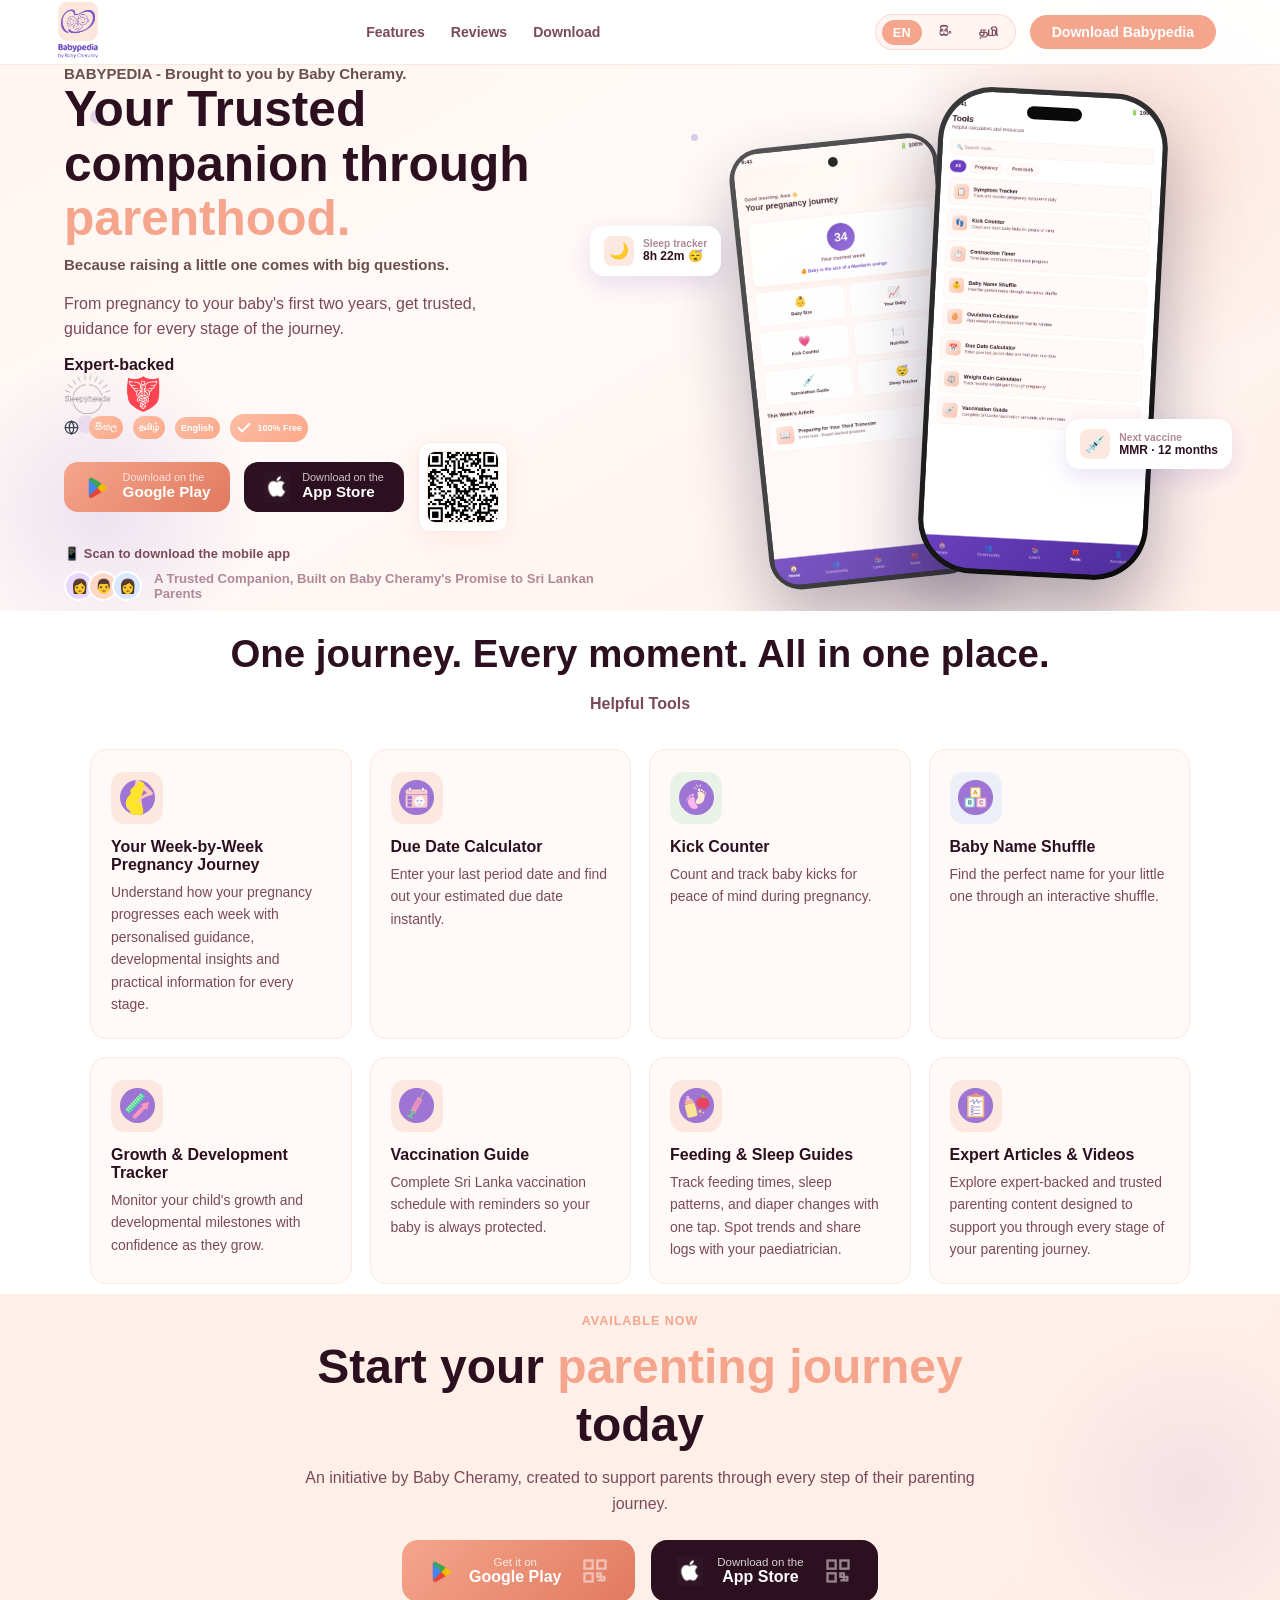
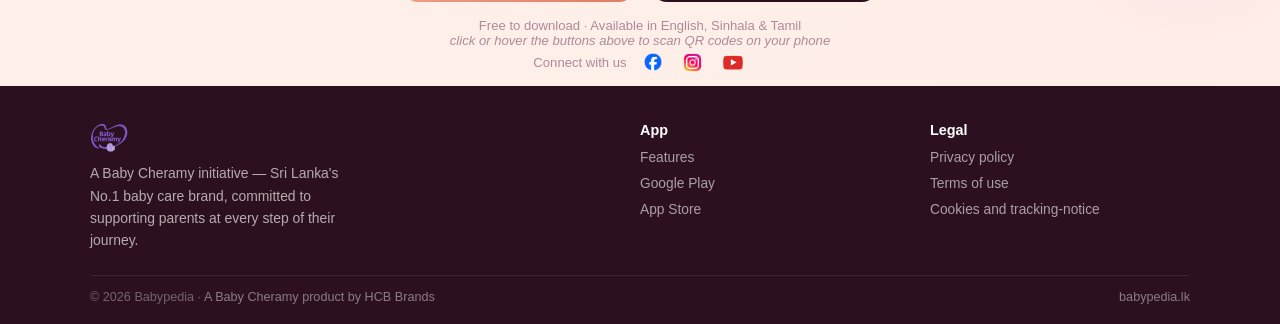
==== commit 8c23974b: "Add files via upload" ====
--- a/index.html
+++ b/index.html
@@ -21,8 +21,8 @@
 <body>
     <!-- NAV -->
 <nav>
-  <a href="/" class="nav-logo">
-    <img src="Images/Babypedia Logo.png" width="auto" height="25px" style="transform: scale(1.5);">
+  <a >
+    <img src="Images/Babypedia Logo.png" width="auto" height="40px" style="transform: scale(1.5);">
   </a>
   <div class="nav-links">
     <a href="#features"><span data-en>Features</span><span data-si>විශේෂාංග</span><span data-ta>அம்சங்கள்</span></a>
@@ -37,7 +37,7 @@
       <button class="lang-btn" onclick="setLang('ta')">தமி</button>
     </div>
     <a href="#download" class="nav-cta">
-      <span data-en>Download Babypedia</span><span data-si>Babypedia බාගත කරන්න</span><span data-ta>Babypedia வினை பதிவிறக்க</span>
+      <span data-en>Download Babypedia</span><span data-si>Babypedia බාගත කරන්න</span><span data-ta>BABYPEDIA ஐ பதிவிறக்கம் செய்யுங்கள்</span>
     </a>
   </div>
 </nav>
@@ -57,23 +57,23 @@
       </h1>-->
 
       <div style="color: #6b4f4f; font-size: 15px;">
-        <span data-en><b>BABYPEDIA — Brought to you by Baby Cheramy.</b></span>
+        <span data-en><b>BABYPEDIA - Brought to you by Baby Cheramy.</b></span>
         <span data-si><b>BabyPedia - බේබි ශෙරමි වෙතින්.</b></span>
-        <span data-ta><b>BABYPEDIA — Brought to you by Baby Cheramy.</b></span>
+        <span data-ta><b>BABYPEDIA - Baby Cheramy இடமிருந்து.</b></span>
       </div>
 
       <div>
         <h1 class="hero-headline">
         <span data-en>Your Trusted companion through <em>parenthood.</em></span>
         <span data-si>දෙමාපිය ගමනේ ඔබේ <em>විශ්‍වාසවන්ත සහකරු.</em></span>
-        <span data-ta>உங்கள் குழந்தைக்கு தேவையானவை,<em>ஒரே Appல்.</em></span>
+        <span data-ta>பெற்றோராக உங்கள் பயணத்திற்கு நம்பிக்கையானதோர் துணை.</em></span>
         </h1>
       </div>
 
       <div style="color: #6b4f4f; font-size: 15px;">
         <span data-en><b>Because raising a little one comes with big questions.</b></span>
         <span data-si><b>පුංචි ජීවිතයක් රැකබලා ගන්නකොට, ප්‍රශ්‍න ගොඩක් එන නිසා.</b></span>
-        <span data-ta><b>Because raising a little one comes with big questions.</b></span>
+        <span data-ta><b>பிஞ்சுக் குழந்தையை வளர்க்கும் போது வரும் சந்தேகங்களுக்கு விடையறிய.</b></span>
       </div>
       <br>
 
@@ -81,11 +81,11 @@
         <p class="hero-sub">
         <span data-en>From pregnancy to your baby's first two years, get trusted, guidance for every stage of the journey.</span>
         <span data-si>ගර්භණී සමයේ සිට පැටියාගේ පළමු වසර දෙක දක්වාම සෑම පියවරකදීම ඔබට විශ්‍වාසවන්ත මග පෙන්වීමක්.</span>
-        <span data-ta>கர்ப்பகாலம் முதல் குழந்தையின் முதல் அடிகள் வரை, ஒவ்வொரு தருணத்திலும் உங்களுக்கு துணையாக இருக்கும் நம்பகமான தோழன்,  வளர்ச்சி கண்காணிப்பு பற்றிய  நிபுணர்— அனைத்தும் ஒரே இடத்தில்.</span>
+        <span data-ta>கர்ப்பகாலம் முதல் உங்கள் குழந்தையின் முதல் இரண்டு வயது வரை, இந்தப் பயணத்தின் ஒவ்வொரு கட்டத்திலும் நம்பகமான வழிகாட்டலைப் பெற்றுக் கொள்ளுங்கள்.</span>
         </p>
       </div>
 
-      <div>
+      <!--<div>
         <p>
           <span data-en><b>Expert-backed</b></span>
           <span data-si><b>විශේෂඥයන්ගේ දැනුම හා මඟපෙන්වීම යටතේ නිර්මාණය කර ඇත</b></span>
@@ -93,7 +93,20 @@
         </p>
         <img src="Images/Sleepyheads - black.png" width="50px" height="auto">
         <img src="Images/LOGO only.png" width="50px" height="auto">
-      </div>
+      </div>-->
+      <div style="width:100%;">
+  <p>
+    <span data-en><b>Expert-backed</b></span>
+    <span data-si><b>විශේෂඥයන්ගේ දැනුම හා මඟපෙන්වීම යටතේ නිර්මාණය කර ඇත</b></span>
+    <span data-ta><b>நிபுணர்களின் அறிவுக்கும் வழிகாட்டல்களுக்கும் அமைய உருவாக்கப்பட்டது</b></span>
+  </p>
+  <div style="display:flex; align-items:center; justify-content:center; width:100%;">
+    <img src="Images/Sleepyheads - black.png" alt="Sleepyheads" style="height:40px; width:auto; display:block; flex-shrink:0; margin-right:12px;">
+    <img src="Images/LOGO only.png" alt="Logo" style="height:40px; width:auto; display:block; flex-shrink:0;">
+    <div style="flex:0 1 max(0px, calc((100vw - 768px) * 9999));"></div>
+  </div>
+</div>
+
       <div class="avail">
         <svg width="15" height="15" viewBox="0 0 24 24" fill="none" stroke="#374151" stroke-width="2" stroke-linecap="round"><circle cx="12" cy="12" r="10"/><path d="M2 12h20M12 2a15 15 0 0 1 0 20M12 2a15 15 0 0 0 0 20"/></svg>
         <span class="lang-pill si">සිංහල</span>
@@ -190,12 +203,12 @@
     <h2 class="section-title">
     <span data-en>One journey. Every moment. All in one place.</span>
     <span data-si>ඔබේ දෙමව්පිය ගමනේ සෑම පියවරකදීම අප ඔබ ළඟයි.</span>
-    <span data-ta>உங்கள் பயணத்தின் ஒவ்வொரு கட்டத்திற்கும் உருவாக்கப்பட்டது</span>
+    <span data-ta>பெற்றோராக உங்கள் ஒவ்வொரு கட்டத்திலும் நாம் உங்களுடன்</span>
   </h2>
   <p class="section-sub"><b>
     <span data-en>Helpful Tools</span>
     <span data-si>ප්‍රයෝජනවත් මෙවලම්</span>
-    <span data-ta>Helpful Tools</span></b>
+    <span data-ta>பயனுள்ள கருவிகள்</span></b>
   </p>
   <div class="features-grid">
     <div class="feature-card">
@@ -437,12 +450,12 @@
     <h2 class="download-title">
       <span data-en>Start your <em>parenting journey</em> today</span>
       <span data-si>ඔබේ <em>දෙමව්පිය ගමන</em> අදම ආරම්භ කරන්න</span>
-      <span data-ta>இன்றே உங்கள் <em>சின்னஞ்சிறிய</em> கதையை தொடங்குங்கள்</span>
+      <span data-ta>பெற்றோராக உங்கள் பயணத்தை இன்றே ஆரம்பித்திடுங்கள்</span>
     </h2>
     <p class="download-sub">
       <span data-en> An initiative by Baby Cheramy, created to support parents through every step of their parenting journey.</span>
       <span data-si> දෙමව්පිය ගමනේ සෑම අදියරකදීම ඔබට අවශ්‍ය විශ්‍වාසනීය මගපෙන්වීම ලබාදීම සඳහා Baby Cheramy වෙතින් ලැබෙන අත්වැලක්.</span>
-      <span data-ta>Android மற்றும் iOS இல் Babypedia இலவசமாக பதிவிறக்கம் செய்யுங்கள். Baby Cheramy ஐ நம்பும் ஆயிரக்கணக்கான இலங்கை பெற்றோருடன் இணையுங்கள்.</span>
+      <span data-ta>பெற்றோராக உங்கள் பயணத்தை ஒவ்வொரு கட்டத்திலும் நம்பிக்கையுடன் முன்னெடுத்துச் செல்ல Baby Cheramy உங்களுக்கு உறுதுணையாக இருந்திடும்.</span>
     </p>
     <div class="download-buttons">
 
@@ -451,7 +464,7 @@
         <a href="https://play.google.com/store" target="_blank" rel="noopener" class="dl-btn db-google">
           <img src="Images/Google Play.png" alt="Google Play" class="store-icon">
           <div class="dl-btn-text">
-            <small><span data-en>Get it on</span><span data-si>ලබා ගන්න</span><span data-ta>பெறுக</span></small>
+            <small><span data-en>Get it on</span><span data-si>බාගත කරන්න</span><span data-ta>பெறுக</span></small>
             <strong>Google Play</strong>
           </div>
           <span class="qr-hint">
@@ -503,7 +516,7 @@
   </div>
 
   <!--Social Media-->
-  <div class="social-links" style="display:flex; align-items:center; justify-content:center; flex-wrap:wrap; gap:12px; width:100%; margin:0 auto; text-align:center;">
+  <!--<div class="social-links" style="display:flex; align-items:center; justify-content:center; flex-wrap:wrap; gap:12px; width:100%; margin:0 auto; text-align:center;">
     <p class="dl-note">
       <span data-en>Connect with us</span>
       <span data-si>අප සමඟ සම්බන්ධ වන්න</span>
@@ -520,7 +533,26 @@
     <a href="https://www.youtube.com/@babycheramytv" target="_blank" rel="noopener noreferrer" aria-label="YouTube">
       <img src="Images/Youtube.png" width="24px" height="24px">
     </a>
-</div>
+</div>-->
+
+    <div class="social-links" style="display:flex; flex-direction:column; align-items:center; gap:8px; width:100%; margin:0 auto; text-align:center;">
+      <div style="display:flex; align-items:center; justify-content:center; gap:12px;">
+        <p class="dl-note" style="margin:0;">
+          <span data-en>Connect with us</span>
+          <span data-si>අප සමඟ සම්බන්ධ වන්න</span>
+          <span data-ta>எங்களுடன் இணைந்திருங்கள்</span>
+        </p>
+        <a href="https://www.facebook.com/share/1HuomFkbY5/" target="_blank" rel="noopener noreferrer" aria-label="Facebook" style="display:flex; align-items:center; justify-content:center; width:28px; height:28px;">
+          <img src="Images/Facebook.png" alt="Facebook" style="width:24px; height:24px; display:block; object-fit:contain;">
+        </a>
+        <a href="https://www.instagram.com/babycheramy.sl?stkn=MWVwdTVkbHA1aXU3cQ==" target="_blank" rel="noopener noreferrer" aria-label="Instagram" style="display:flex; align-items:center; justify-content:center; width:28px; height:28px;">
+          <img src="Images/instagrame.png" alt="Instagram" style="width:23px; height:23px; display:block; object-fit:contain;">
+        </a>
+        <a href="https://www.youtube.com/@babycheramytv" target="_blank" rel="noopener noreferrer" aria-label="YouTube" style="display:flex; align-items:center; justify-content:center; width:28px; height:28px;">
+          <img src="Images/Youtube.png" alt="YouTube" style="width:26px; height:auto; max-height:20px; display:block; object-fit:contain;">
+        </a>
+      </div>
+    </div>
 </section>
 
 <!-- FOOTER -->
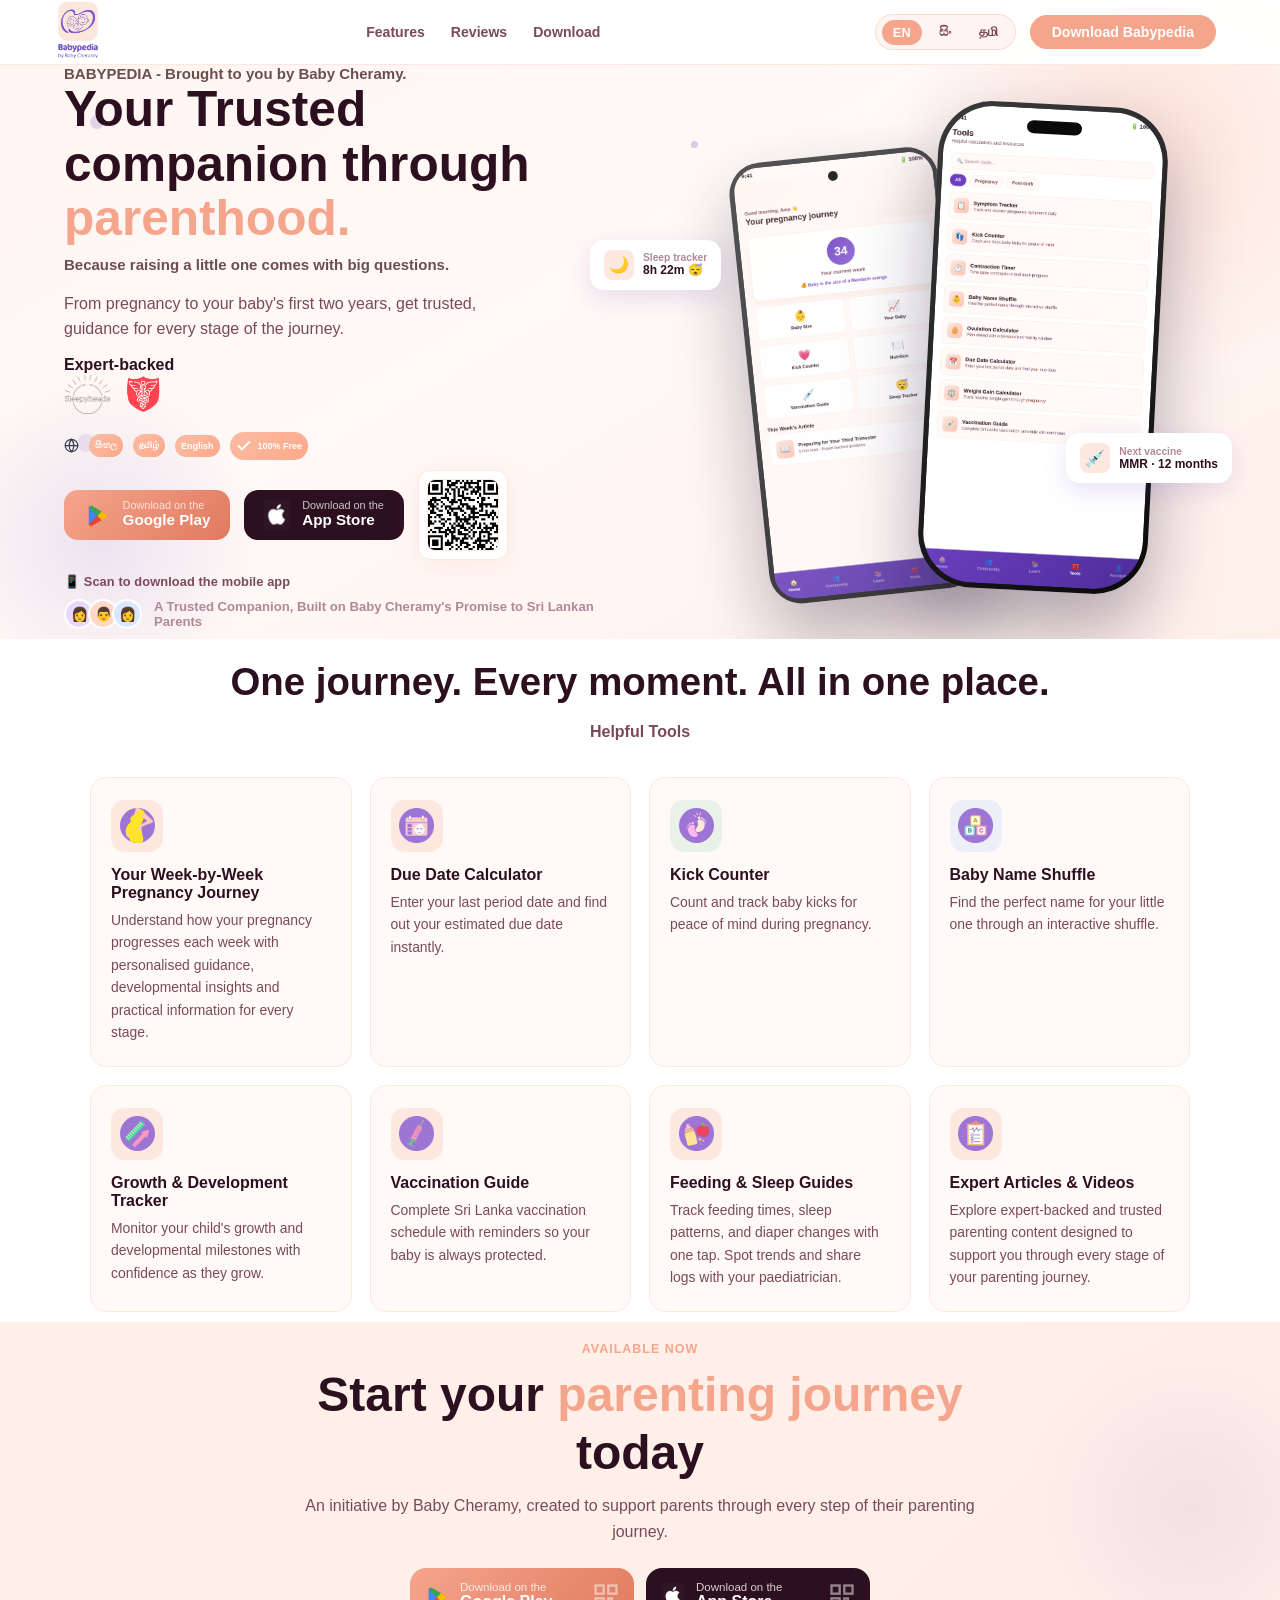
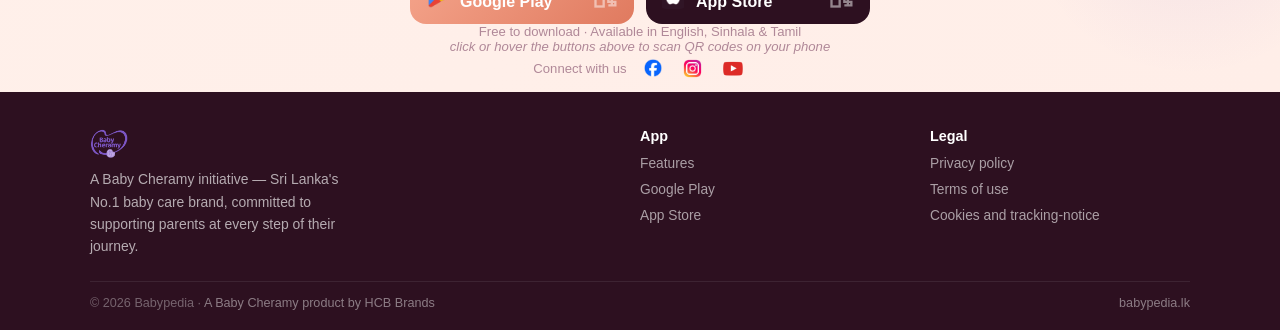
==== commit 1e4b4cbc: "Add files via upload" ====
--- a/index.html
+++ b/index.html
@@ -105,7 +105,7 @@
     <img src="Images/LOGO only.png" alt="Logo" style="height:40px; width:auto; display:block; flex-shrink:0;">
     <div style="flex:0 1 max(0px, calc((100vw - 768px) * 9999));"></div>
   </div>
-</div>
+</div><br>
 
       <div class="avail">
         <svg width="15" height="15" viewBox="0 0 24 24" fill="none" stroke="#374151" stroke-width="2" stroke-linecap="round"><circle cx="12" cy="12" r="10"/><path d="M2 12h20M12 2a15 15 0 0 1 0 20M12 2a15 15 0 0 0 0 20"/></svg>
@@ -113,11 +113,13 @@
         <span class="lang-pill ta">தமிழ்</span>
         <span class="lang-pill">English</span>
         <span class="free">
-        <svg width="16" height="16" viewBox="0 0 24 24" fill="none" stroke="currentColor" stroke-width="3" stroke-linecap="round" stroke-linejoin="round"><path d="M20 6 9 17l-5-5"/></svg>100% Free
+        <svg width="16" height="16" viewBox="0 0 24 24" fill="none" stroke="currentColor" stroke-width="3" stroke-linecap="round" stroke-linejoin="round"><path d="M20 6 9 17l-5-5"/></svg>
+        <span data-en>100% Free</span>
+        <span data-si>100% නොමිලේ</span>
+        <span data-ta>100% இலவசம்</span>
         </span>
       </div>
-
-      <div class="store-buttons" style="display:flex; align-items:center">
+      <div class="store-buttons" style="display:flex; padding-top: 10px; align-items:center">
         <a href="https://play.google.com/store" target="_blank" rel="noopener" class="store-btn google-btn" style="height: 50px;">
           <img src="Images/Google Play.png" alt="Google Play" class="store-icon">
           <div class="store-btn-label">
@@ -457,14 +459,14 @@
       <span data-si> දෙමව්පිය ගමනේ සෑම අදියරකදීම ඔබට අවශ්‍ය විශ්‍වාසනීය මගපෙන්වීම ලබාදීම සඳහා Baby Cheramy වෙතින් ලැබෙන අත්වැලක්.</span>
       <span data-ta>பெற்றோராக உங்கள் பயணத்தை ஒவ்வொரு கட்டத்திலும் நம்பிக்கையுடன் முன்னெடுத்துச் செல்ல Baby Cheramy உங்களுக்கு உறுதுணையாக இருந்திடும்.</span>
     </p>
-    <div class="download-buttons">
-
-      <!-- Google Play + QR -->
+    <!--<div class="download-buttons">
+
+      
       <div class="dl-btn-wrap">
         <a href="https://play.google.com/store" target="_blank" rel="noopener" class="dl-btn db-google">
           <img src="Images/Google Play.png" alt="Google Play" class="store-icon">
           <div class="dl-btn-text">
-            <small><span data-en>Get it on</span><span data-si>බාගත කරන්න</span><span data-ta>பெறுக</span></small>
+            <small><span data-en>Download on the</span><span data-si>බාගත කරන්න</span><span data-ta>பெறுக</span></small>
             <strong>Google Play</strong>
           </div>
           <span class="qr-hint">
@@ -483,7 +485,7 @@
         </div>
       </div>
 
-      <!-- App Store + QR -->
+      
       <div class="dl-btn-wrap">
         <a href="https://apps.apple.com" target="_blank" rel="noopener" class="dl-btn db-apple">
           <img src="Images/App Store.png" alt="App Store" height="30px" width="auto" class="apple-icon">
@@ -507,7 +509,60 @@
         </div>
       </div>
 
-    </div>
+    </div>-->
+
+    <div class="download-buttons" style="display:grid; grid-template-columns:1fr 1fr; gap:12px; width:100%; max-width:460px; margin:0 auto;">
+
+  <!-- Google Play + QR -->
+  <div class="dl-btn-wrap" style="min-width:0;">
+    <a href="https://play.google.com/store" target="_blank" rel="noopener" class="dl-btn db-google" style="width:100%; height:56px; box-sizing:border-box; display:flex; align-items:center; gap:10px; padding:0 14px;">
+      <img src="Images/Google Play.png" alt="Google Play" class="store-icon" style="width:26px; height:26px; object-fit:contain; flex-shrink:0;">
+      <div class="dl-btn-text" style="flex:1; min-width:0; overflow:hidden; white-space:nowrap; text-align:left;">
+        <small><span data-en>Download on the</span><span data-si>බාගත කරන්න</span><span data-ta>பெறுக</span></small>
+        <strong>Google Play</strong>
+      </div>
+      <span class="qr-hint" style="flex-shrink:0;">
+        <svg width="14" height="14" viewBox="0 0 24 24" fill="none" stroke="rgba(255,255,255,0.7)" stroke-width="2"><rect x="3" y="3" width="7" height="7"/><rect x="14" y="3" width="7" height="7"/><rect x="3" y="14" width="7" height="7"/><path d="M14 14h3v3h-3zM17 17h3v3h-3zM14 20h3"/></svg>
+      </span>
+    </a>
+    <div class="qr-popup">
+      <div class="qr-popup-label"><span data-en>Scan to download</span><span data-si>බාගත කිරීමට ස්කෑන් කරන්න</span><span data-ta>பதிவிறக்க ஸ்கேன் செய்யுங்கள்</span></div>
+      <div class="qr-box">
+        <img src="https://api.qrserver.com/v1/create-qr-code/?size=140x140&color=2D1020&bgcolor=ffffff&qzone=1&data=https://play.google.com/store/apps/details?id=com.babypedia" alt="Google Play QR Code" width="140" height="140"/>
+      </div>
+      <div class="qr-store-label">
+        <img src="Images/Google Play.png" alt="Google Play" class="store-icon">
+        Google Play
+      </div>
+    </div>
+  </div>
+
+  <!-- App Store + QR -->
+  <div class="dl-btn-wrap" style="min-width:0;">
+    <a href="https://apps.apple.com" target="_blank" rel="noopener" class="dl-btn db-apple" style="width:100%; height:56px; box-sizing:border-box; display:flex; align-items:center; gap:10px; padding:0 14px;">
+      <img src="Images/App Store.png" alt="App Store" class="apple-icon" style="width:26px; height:26px; object-fit:contain; flex-shrink:0; border-radius:6px;">
+      <div class="dl-btn-text" style="flex:1; min-width:0; overflow:hidden; white-space:nowrap; text-align:left;">
+        <small><span data-en>Download on the</span><span data-si>බාගත කරන්න</span><span data-ta>பதிவிறக்கம்</span></small>
+        <strong>App Store</strong>
+      </div>
+      <span class="qr-hint" style="flex-shrink:0;">
+        <svg width="14" height="14" viewBox="0 0 24 24" fill="none" stroke="rgba(255,255,255,0.7)" stroke-width="2"><rect x="3" y="3" width="7" height="7"/><rect x="14" y="3" width="7" height="7"/><rect x="3" y="14" width="7" height="7"/><path d="M14 14h3v3h-3zM17 17h3v3h-3zM14 20h3"/></svg>
+      </span>
+    </a>
+    <div class="qr-popup">
+      <div class="qr-popup-label"><span data-en>Scan to download</span><span data-si>බාගත කිරීමට ස්කෑන් කරන්න</span><span data-ta>பதிவிறக்க ஸ்கேன் செய்யுங்கள்</span></div>
+      <div class="qr-box">
+        <img src="https://api.qrserver.com/v1/create-qr-code/?size=140x140&color=2D1020&bgcolor=ffffff&qzone=1&data=https://apps.apple.com/app/babypedia" alt="App Store QR Code" width="140" height="140"/>
+      </div>
+      <div class="qr-store-label">
+        <img src="Images/Apple_logo_black.svg" alt="Apple" height="20" width="auto">
+        App Store
+      </div>
+    </div>
+  </div>
+
+</div>
+
     <p class="dl-note">
       <span data-en>Free to download · Available in English, Sinhala &amp; Tamil <span class="qr-desktop-hint"><br>click or hover the buttons above to scan QR codes on your phone</span></span>
       <span data-si>නොමිලේ බාගත කිරීමට · ඉංග්‍රීසි, සිංහල සහ දෙමළ භාෂාවලින් ලබා ගත හැකිය</span>
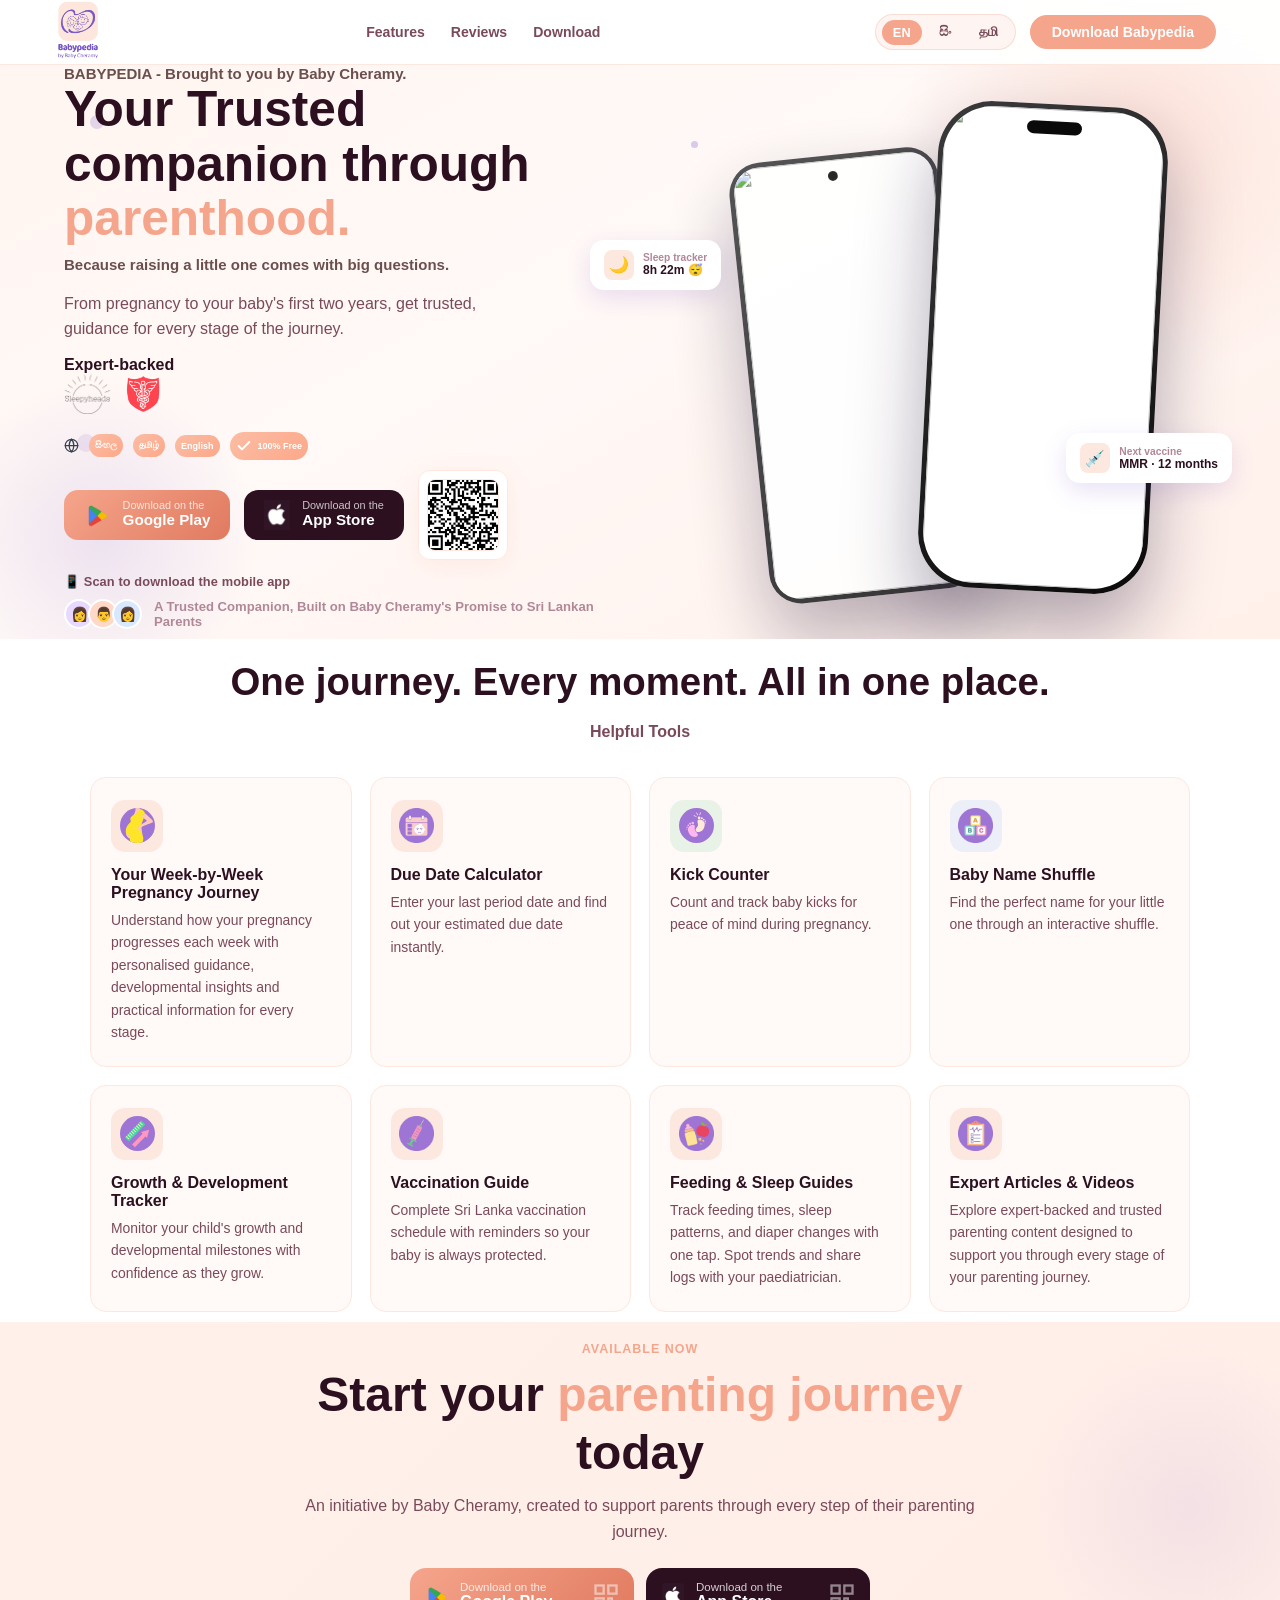
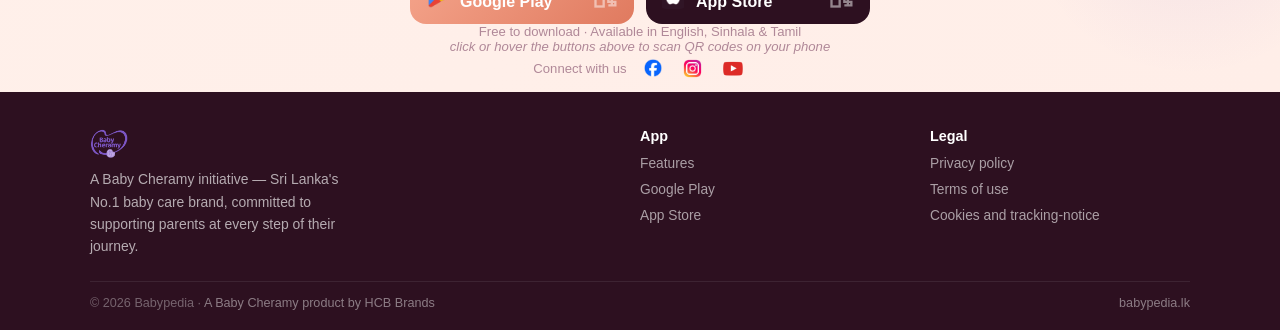
==== commit 58bbc80c: "Add files via upload" ====
--- a/index.html
+++ b/index.html
@@ -180,12 +180,12 @@
       <div class="phones-wrap">
         <div class="phone-device phone-back phone-samsung">
           <div class="phone-screen">
-            <img src="Images/samsung-screenshot-sample.png">
+            <img src="Images/IMG_6628.png">
           </div>
         </div>
         <div class="phone-device phone-front phone-iphone">
           <div class="phone-screen">
-            <img src="Images/iphone-screenshot-sample.png">
+            <img src="Images/IMG_6624.png">
           </div>
         </div>
       </div>
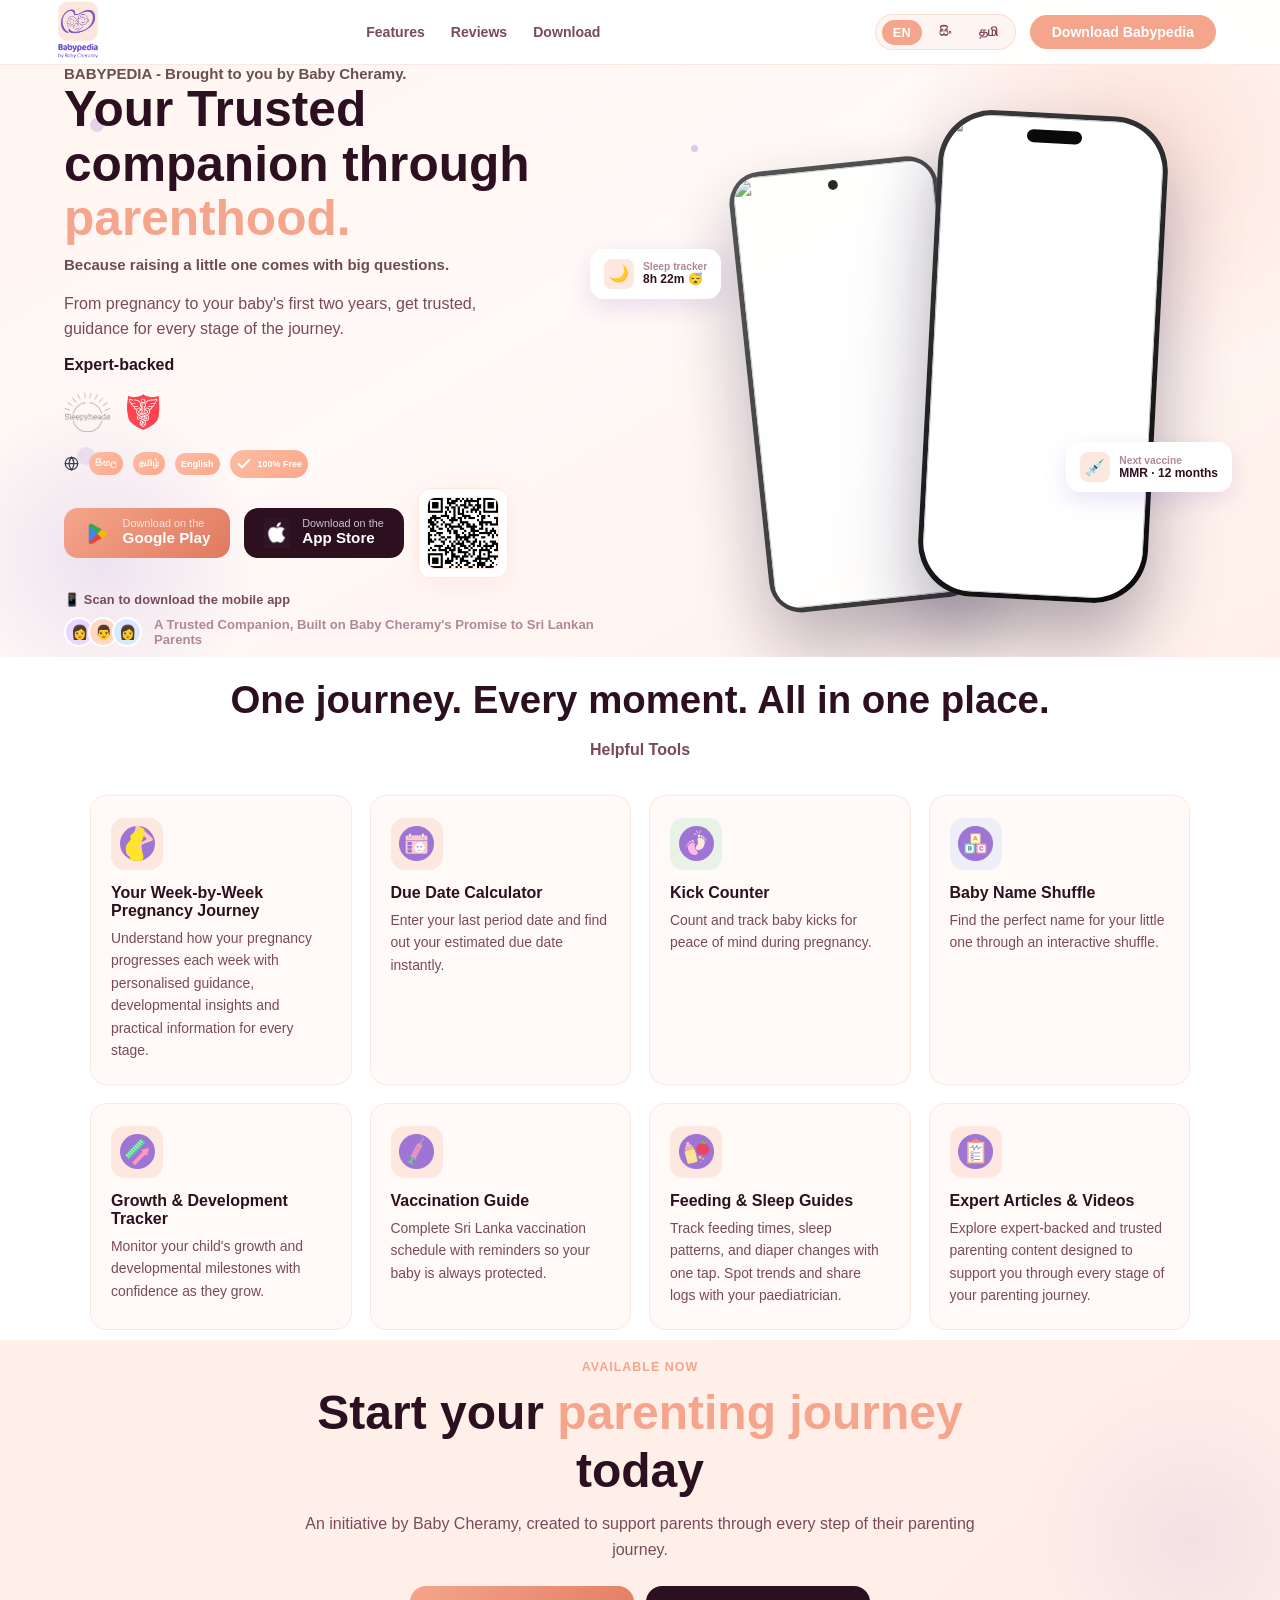
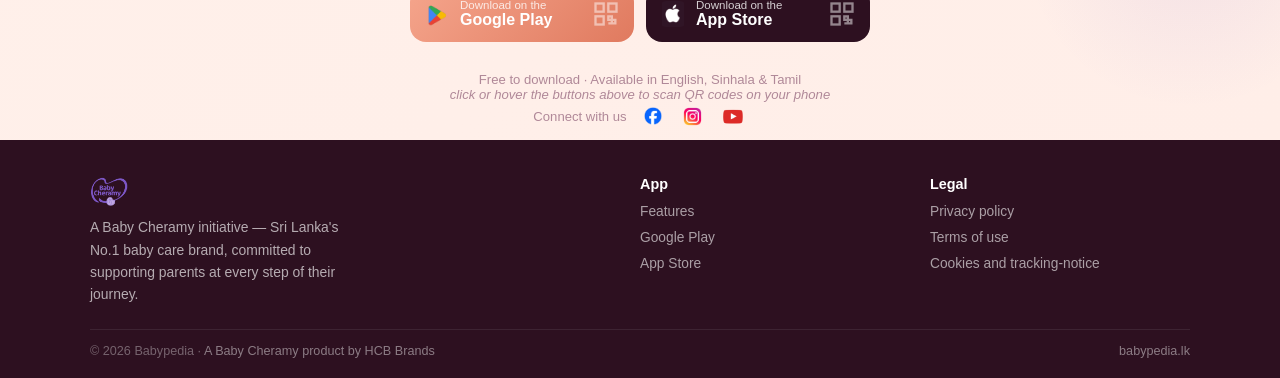
==== commit 232c0ab4: "Add files via upload" ====
--- a/index.html
+++ b/index.html
@@ -99,7 +99,7 @@
     <span data-en><b>Expert-backed</b></span>
     <span data-si><b>විශේෂඥයන්ගේ දැනුම හා මඟපෙන්වීම යටතේ නිර්මාණය කර ඇත</b></span>
     <span data-ta><b>நிபுணர்களின் அறிவுக்கும் வழிகாட்டல்களுக்கும் அமைய உருவாக்கப்பட்டது</b></span>
-  </p>
+  </p><br>
   <div style="display:flex; align-items:center; justify-content:center; width:100%;">
     <img src="Images/Sleepyheads - black.png" alt="Sleepyheads" style="height:40px; width:auto; display:block; flex-shrink:0; margin-right:12px;">
     <img src="Images/LOGO only.png" alt="Logo" style="height:40px; width:auto; display:block; flex-shrink:0;">
@@ -180,12 +180,12 @@
       <div class="phones-wrap">
         <div class="phone-device phone-back phone-samsung">
           <div class="phone-screen">
-            <img src="Images/IMG_6628.png">
+            <img src="Images/1.png">
           </div>
         </div>
         <div class="phone-device phone-front phone-iphone">
           <div class="phone-screen">
-            <img src="Images/IMG_6624.png">
+            <img src="Images/2.png">
           </div>
         </div>
       </div>
@@ -559,7 +559,7 @@
         App Store
       </div>
     </div>
-  </div>
+  </div><br>
 
 </div>
 
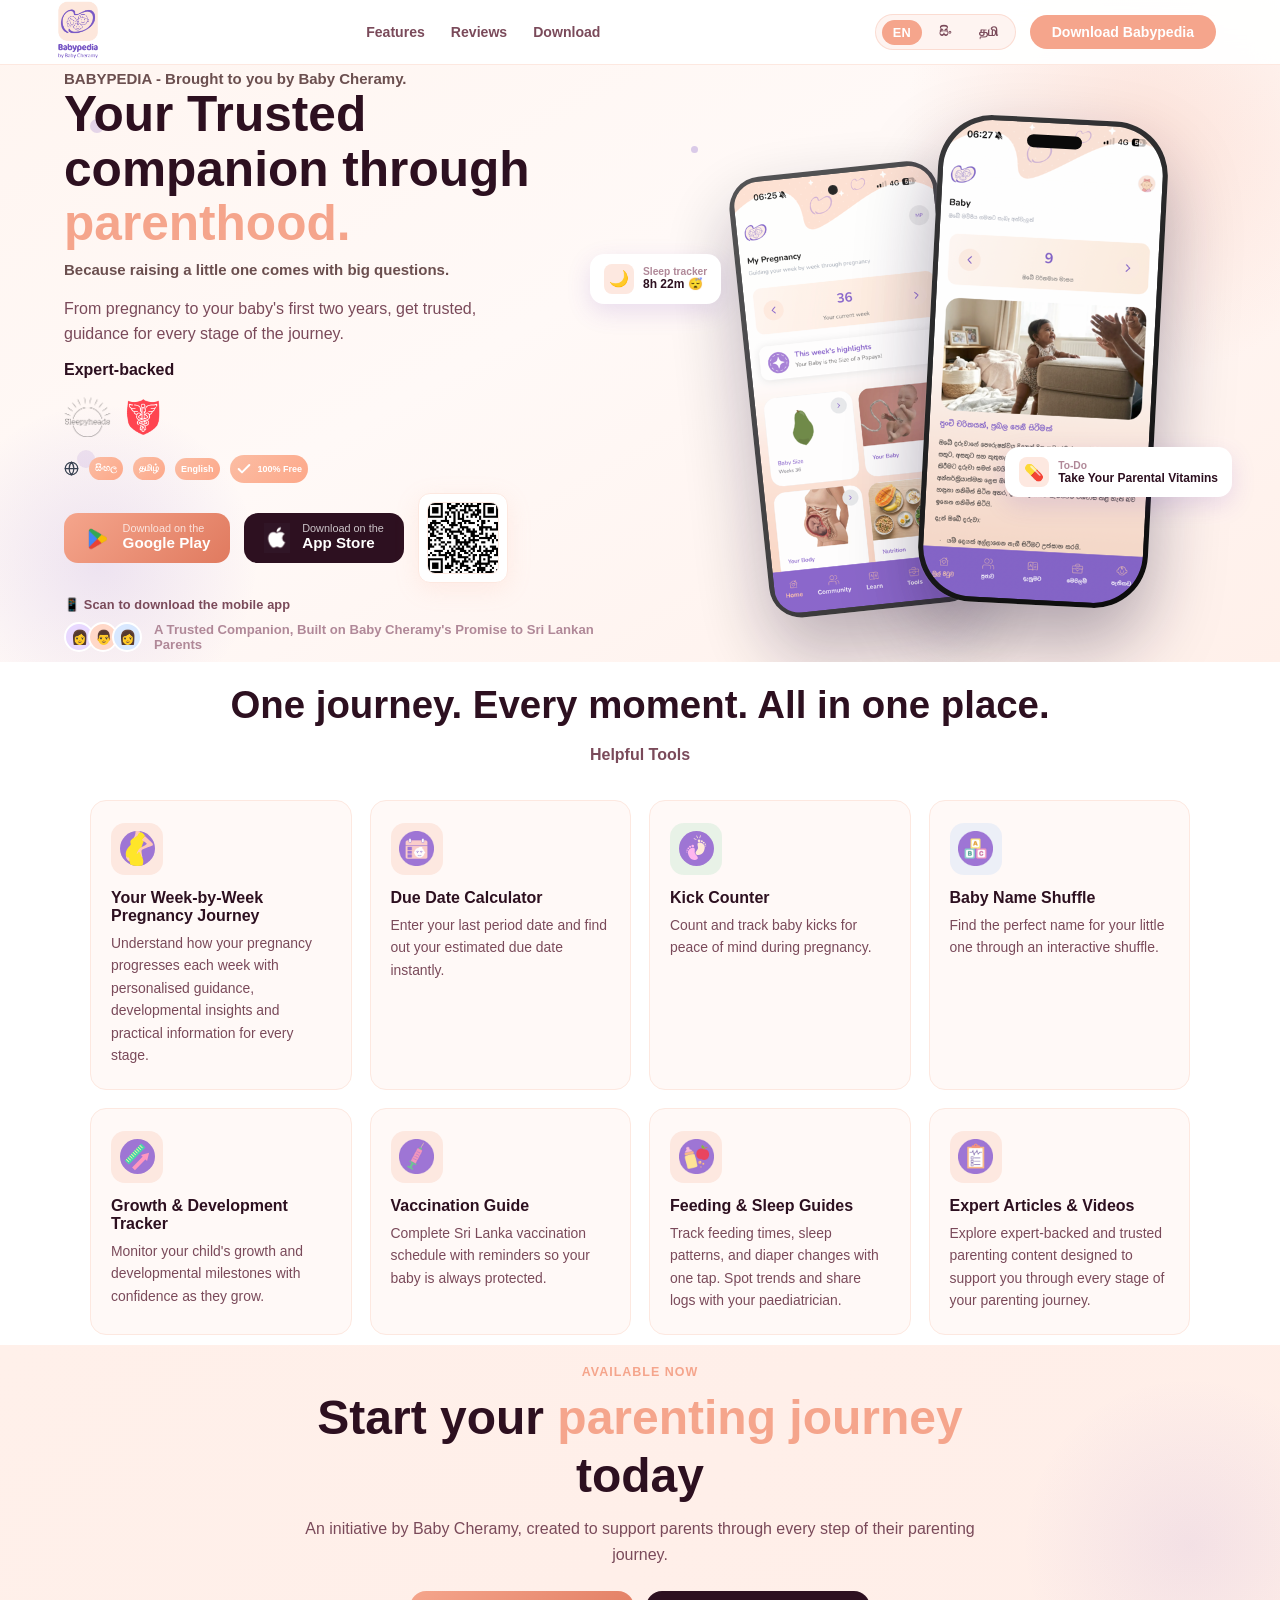
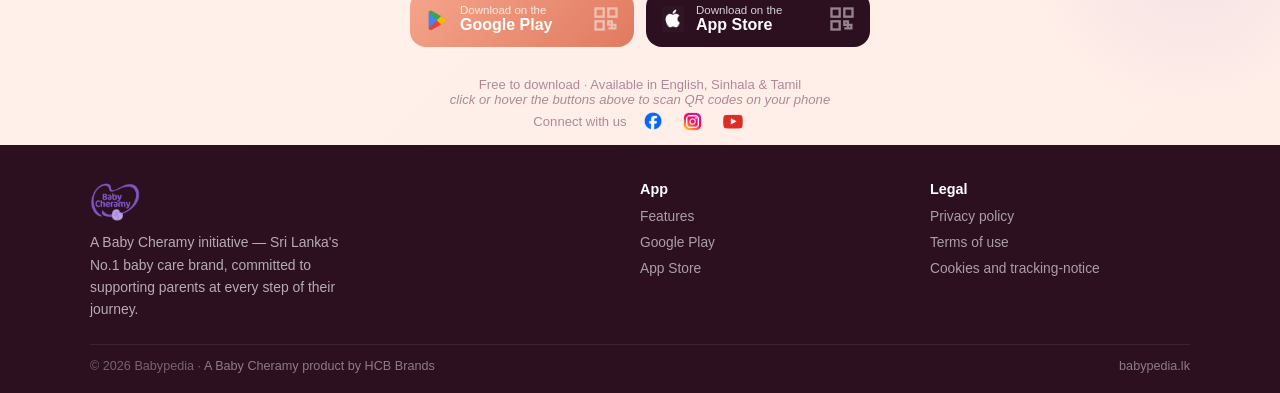
==== commit adcc12c0: "Add files via upload" ====
--- a/index.html
+++ b/index.html
@@ -190,10 +190,10 @@
         </div>
       </div>
       <div class="float-badge fb-right">
-        <div class="fb-icon fbi-o">💉</div>
+        <div class="fb-icon fbi-o">💊</div>
         <div>
-          <div style="font-size:0.64rem;color:var(--light-txt)"><span data-en>Next vaccine</span><span data-si>ඊළඟ එන්නත</span><span data-ta>அடுத்த தடுப்பூசி</span></div>
-          <div>MMR · 12 <span data-en>months</span><span data-si>මාස</span><span data-ta>மாதங்கள்</span></div>
+          <div style="font-size:0.64rem;color:var(--light-txt)"><span data-en>To-Do</span><span data-si>කළ යුතු දෙය</span><span data-ta>செய்ய வேண்டியது</span></div>
+          <div><span data-en>Take Your Parental Vitamins</span><span data-si>ඔබේ ගර්භණී සමයට අවශ්‍ය<br>විටමින් ලබාගන්න</span><span data-ta>உங்கள் மகப்பேறு வைட்டமின்களை<br>எடுத்துக்கொள்ளுங்கள்</span></div>
         </div>
       </div>
     </div>
--- a/css/style.css
+++ b/css/style.css
@@ -70,7 +70,7 @@
     /* ─── HERO ──────────────────────────────────────── */
     .hero{
       display:flex;align-items:center;
-      padding:65px 5% 10px;
+      padding:70px 5% 10px;
       background:linear-gradient(150deg,#fff5f0 0%,#fff9f7 45%,#fff0ea 100%);
       position:relative;overflow:hidden;
     }
@@ -478,7 +478,7 @@
       padding-bottom:24px;border-bottom:1px solid rgba(255,255,255,0.08);
     }
     .footer-logo{display:flex;align-items:center;gap:10px;margin-bottom:10px}
-    .footer-logo img{height:30px;width:auto}
+    .footer-logo img{height:40px;width:auto}
     .footer-desc{font-size:0.87rem;line-height:1.6;max-width:280px}
     .footer-col-title{color:#fff;font-weight:800;margin-bottom:10px;font-size:0.9rem}
     .footer-col ul{list-style:none;display:flex;flex-direction:column;gap:8px}
@@ -972,5 +972,5 @@
       .avail { display:inline-flex; flex-wrap:wrap; justify-content:center; align-items:center;
            gap:10px; font-weight:600; color:#374151; }
       .lang-pill { background:linear-gradient(135deg,#fbbda4,#fda889); color: white; padding:6px; border-radius:999px; font-weight:700; font-size: xx-small; }
-      .free { display:inline-flex; align-items:center; gap:6px; background:linear-gradient(135deg,#fbbda4,#fda889); color: white;
-          padding:6px; border-radius:999px; font-weight:700; font-size: xx-small; }
+      .free { display:inline-flex; align-items:center; gap:6px; background:linear-gradient(135deg,#fbbda4,#fda889); color:white;
+          padding:6px; border-radius:999px; font-weight:700; font-size: xx-small; }
